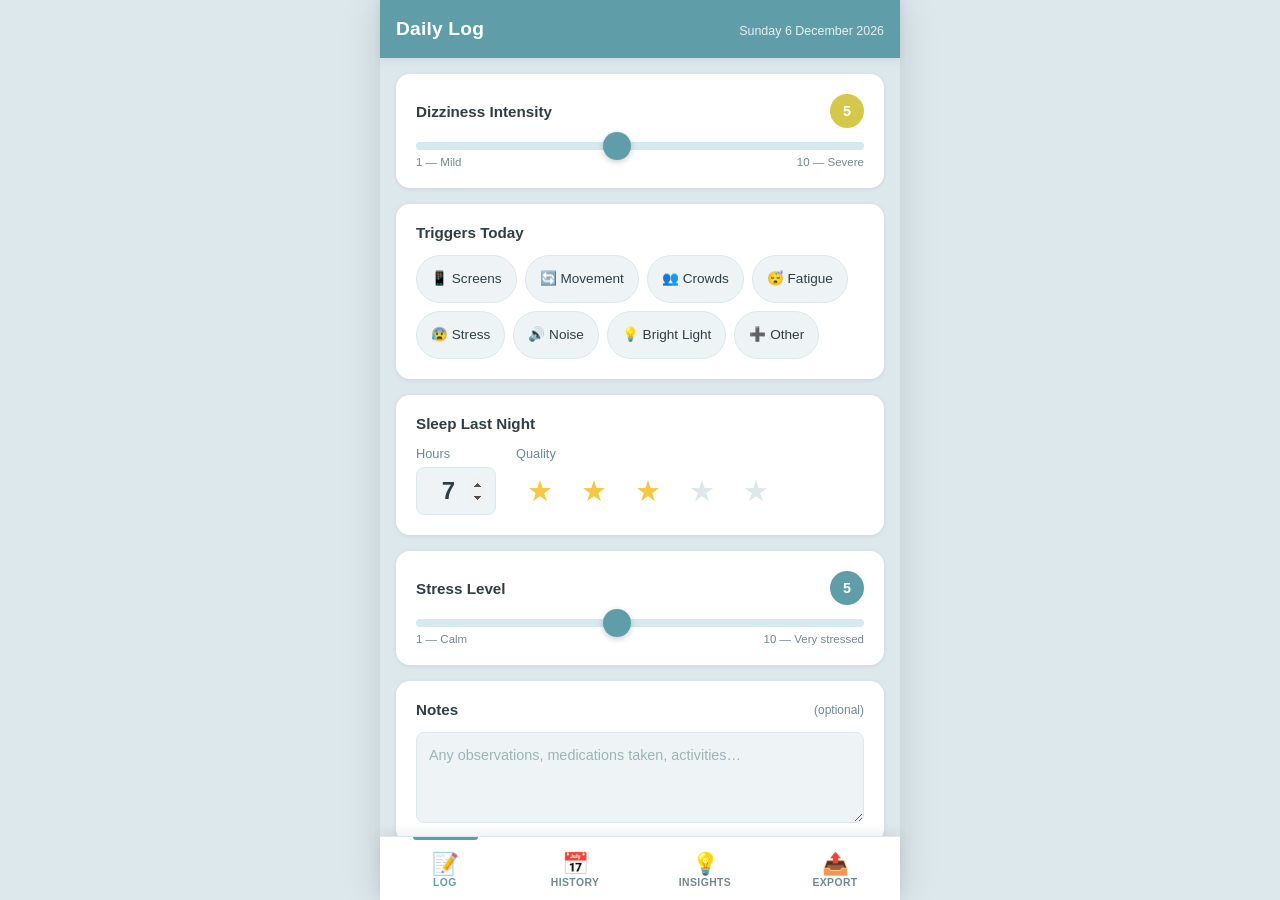
==== index.html @ 1c417ccc "Initial commit: PPPD Symptom Tracker PWA Mobile-first progressive web app for tracking PPPD symptoms" ====
<!DOCTYPE html>
<html lang="en">
<head>
  <meta charset="UTF-8" />
  <meta name="viewport" content="width=device-width, initial-scale=1.0, viewport-fit=cover" />
  <meta name="theme-color" content="#6b9ea8" />
  <meta name="apple-mobile-web-app-capable" content="yes" />
  <meta name="apple-mobile-web-app-status-bar-style" content="default" />
  <meta name="apple-mobile-web-app-title" content="PPPD Tracker" />
  <meta name="description" content="Daily symptom tracker for Persistent Postural-Perceptual Dizziness" />
  <title>PPPD Tracker</title>
  <link rel="manifest" href="manifest.json" />
  <link rel="apple-touch-icon" href="icons/icon-192.png" />
  <link rel="stylesheet" href="style.css" />
</head>
<body>

  <!-- ── App Shell ── -->
  <div id="app">

    <!-- Header -->
    <header id="app-header">
      <div class="header-inner">
        <h1 id="header-title">Daily Log</h1>
        <span id="header-date"></span>
      </div>
    </header>

    <!-- ── VIEWS ── -->
    <main id="main-content">

      <!-- ══ VIEW: Daily Log ══ -->
      <section id="view-log" class="view active" aria-label="Daily log">

        <div class="card">
          <label class="field-label" for="dizziness-slider">
            Dizziness Intensity
            <span class="value-badge" id="dizziness-value">5</span>
          </label>
          <div class="slider-track">
            <input
              type="range" id="dizziness-slider"
              min="1" max="10" value="5" step="1"
              aria-valuemin="1" aria-valuemax="10"
            />
            <div class="slider-labels">
              <span>1 — Mild</span>
              <span>10 — Severe</span>
            </div>
          </div>
        </div>

        <div class="card">
          <span class="field-label">Triggers Today</span>
          <div class="chip-grid" id="triggers-grid" role="group" aria-label="Select triggers">
            <button class="chip" data-trigger="screens"   type="button">📱 Screens</button>
            <button class="chip" data-trigger="movement"  type="button">🔄 Movement</button>
            <button class="chip" data-trigger="crowds"    type="button">👥 Crowds</button>
            <button class="chip" data-trigger="fatigue"   type="button">😴 Fatigue</button>
            <button class="chip" data-trigger="stress"    type="button">😰 Stress</button>
            <button class="chip" data-trigger="noise"     type="button">🔊 Noise</button>
            <button class="chip" data-trigger="light"     type="button">💡 Bright Light</button>
            <button class="chip" data-trigger="other"     type="button">➕ Other</button>
          </div>
        </div>

        <div class="card">
          <span class="field-label">Sleep Last Night</span>
          <div class="sleep-row">
            <div class="sleep-hours-wrap">
              <label for="sleep-hours" class="sub-label">Hours</label>
              <input
                type="number" id="sleep-hours"
                min="0" max="24" step="0.5" value="7"
                inputmode="decimal"
              />
            </div>
            <div class="sleep-quality-wrap">
              <span class="sub-label">Quality</span>
              <div class="star-row" id="sleep-quality" role="group" aria-label="Sleep quality 1 to 5">
                <button class="star" data-value="1" type="button" aria-label="1 star">★</button>
                <button class="star" data-value="2" type="button" aria-label="2 stars">★</button>
                <button class="star" data-value="3" type="button" aria-label="3 stars">★</button>
                <button class="star" data-value="4" type="button" aria-label="4 stars">★</button>
                <button class="star" data-value="5" type="button" aria-label="5 stars">★</button>
              </div>
            </div>
          </div>
        </div>

        <div class="card">
          <label class="field-label" for="stress-slider">
            Stress Level
            <span class="value-badge" id="stress-value">5</span>
          </label>
          <div class="slider-track">
            <input
              type="range" id="stress-slider"
              min="1" max="10" value="5" step="1"
              aria-valuemin="1" aria-valuemax="10"
            />
            <div class="slider-labels">
              <span>1 — Calm</span>
              <span>10 — Very stressed</span>
            </div>
          </div>
        </div>

        <div class="card">
          <label class="field-label" for="notes-input">Notes <span class="optional">(optional)</span></label>
          <textarea
            id="notes-input"
            rows="3"
            placeholder="Any observations, medications taken, activities…"
          ></textarea>
        </div>

        <div class="save-bar">
          <button id="save-btn" type="button" class="btn-primary">Save Today's Log</button>
          <p id="save-feedback" class="save-feedback" aria-live="polite"></p>
        </div>

      </section>

      <!-- ══ VIEW: History ══ -->
      <section id="view-history" class="view" aria-label="History">

        <div class="card">
          <div class="section-heading">
            <h2>Calendar</h2>
            <div class="cal-nav">
              <button id="cal-prev" type="button" aria-label="Previous month">‹</button>
              <span id="cal-month-label"></span>
              <button id="cal-next" type="button" aria-label="Next month">›</button>
            </div>
          </div>
          <div id="calendar-grid" class="calendar-grid" role="grid" aria-label="Calendar"></div>
          <div class="cal-legend">
            <span class="legend-item"><span class="legend-dot dot-none"></span>No log</span>
            <span class="legend-item"><span class="legend-dot dot-low"></span>1–3</span>
            <span class="legend-item"><span class="legend-dot dot-mid"></span>4–6</span>
            <span class="legend-item"><span class="legend-dot dot-high"></span>7–9</span>
            <span class="legend-item"><span class="legend-dot dot-max"></span>10</span>
          </div>
        </div>

        <div class="card">
          <h2 class="section-heading">Weekly Summary</h2>
          <div id="weekly-summary" class="summary-grid"></div>
        </div>

        <div class="card">
          <h2 class="section-heading">Dizziness Over Time</h2>
          <div class="chart-wrap">
            <canvas id="trend-chart" aria-label="Dizziness trend chart"></canvas>
          </div>
          <div class="chart-range-btns">
            <button class="range-btn active" data-days="14" type="button">2 weeks</button>
            <button class="range-btn" data-days="30" type="button">30 days</button>
            <button class="range-btn" data-days="90" type="button">90 days</button>
          </div>
        </div>

      </section>

      <!-- ══ VIEW: Insights ══ -->
      <section id="view-insights" class="view" aria-label="Insights">

        <div class="card">
          <h2 class="section-heading">This Month's Insights</h2>
          <div id="insights-list" class="insights-list">
            <p class="empty-state">Log at least 7 days to unlock insights.</p>
          </div>
        </div>

        <div class="card">
          <h2 class="section-heading">Top Triggers This Month</h2>
          <div id="top-triggers" class="trigger-bars"></div>
        </div>

        <div class="card">
          <h2 class="section-heading">Sleep vs Dizziness</h2>
          <div class="chart-wrap">
            <canvas id="sleep-chart" aria-label="Sleep vs dizziness scatter chart"></canvas>
          </div>
        </div>

      </section>

      <!-- ══ VIEW: Export ══ -->
      <section id="view-export" class="view" aria-label="Export">

        <div class="card">
          <h2 class="section-heading">Export for Your Doctor</h2>
          <p class="body-text">Download your symptom data as a CSV file to share at appointments.</p>

          <div class="export-options">
            <button class="export-btn" data-days="30" type="button">
              <span class="export-icon">📋</span>
              <div>
                <strong>Last 30 Days</strong>
                <span>CSV export</span>
              </div>
            </button>
            <button class="export-btn" data-days="90" type="button">
              <span class="export-icon">📋</span>
              <div>
                <strong>Last 90 Days</strong>
                <span>CSV export</span>
              </div>
            </button>
            <button class="export-btn" data-days="0" type="button">
              <span class="export-icon">📋</span>
              <div>
                <strong>All Time</strong>
                <span>CSV export</span>
              </div>
            </button>
          </div>
        </div>

        <div class="card">
          <h2 class="section-heading">Data Management</h2>
          <p class="body-text">All data is stored privately on this device only.</p>
          <div id="data-stats" class="data-stats"></div>
          <button id="clear-data-btn" type="button" class="btn-danger">Clear All Data</button>
        </div>

      </section>

    </main>

    <!-- Bottom navigation -->
    <nav id="bottom-nav" aria-label="Main navigation">
      <button class="nav-btn active" data-view="log" type="button">
        <span class="nav-icon">📝</span>
        <span class="nav-label">Log</span>
      </button>
      <button class="nav-btn" data-view="history" type="button">
        <span class="nav-icon">📅</span>
        <span class="nav-label">History</span>
      </button>
      <button class="nav-btn" data-view="insights" type="button">
        <span class="nav-icon">💡</span>
        <span class="nav-label">Insights</span>
      </button>
      <button class="nav-btn" data-view="export" type="button">
        <span class="nav-icon">📤</span>
        <span class="nav-label">Export</span>
      </button>
    </nav>

  </div><!-- /#app -->

  <!-- Confirmation modal -->
  <div id="modal-overlay" class="modal-overlay hidden" role="dialog" aria-modal="true" aria-labelledby="modal-title">
    <div class="modal">
      <h3 id="modal-title">Are you sure?</h3>
      <p id="modal-body"></p>
      <div class="modal-actions">
        <button id="modal-cancel" type="button" class="btn-secondary">Cancel</button>
        <button id="modal-confirm" type="button" class="btn-danger">Confirm</button>
      </div>
    </div>
  </div>

  <script src="app.js"></script>
</body>
</html>
---- style.css ----
/* ═══════════════════════════════════════════
   PPPD Tracker — Stylesheet
   Calming, mobile-first, large tap targets
   ═══════════════════════════════════════════ */

/* ── Custom Properties ── */
:root {
  /* Brand palette — soft teal */
  --clr-primary:       #5f9ea8;
  --clr-primary-dark:  #4a8291;
  --clr-primary-light: #d4eaee;
  --clr-accent:        #8fbc8f;   /* soft sage green */

  /* Backgrounds */
  --clr-bg:            #f2f6f8;
  --clr-surface:       #ffffff;
  --clr-surface-2:     #eef4f6;

  /* Text */
  --clr-text:          #2d3f45;
  --clr-text-muted:    #6e8a90;
  --clr-text-light:    #9ab4ba;

  /* Dizziness intensity scale */
  --clr-diz-1:  #7cc47c;   /* 1-2  green */
  --clr-diz-3:  #a8c96a;   /* 3    yellow-green */
  --clr-diz-4:  #d4c84a;   /* 4-5  yellow */
  --clr-diz-6:  #f0a93a;   /* 6-7  amber */
  --clr-diz-8:  #e07030;   /* 8-9  orange */
  --clr-diz-10: #c0392b;   /* 10   red */

  /* UI chrome */
  --clr-border:        #dce8eb;
  --clr-shadow:        rgba(45, 63, 69, 0.10);
  --clr-danger:        #c0392b;
  --clr-danger-light:  #fdecea;

  /* Stars */
  --clr-star-on:       #f5c842;
  --clr-star-off:      #dce8eb;

  /* Sizing */
  --radius-sm:   8px;
  --radius-md:   14px;
  --radius-lg:   20px;
  --tap-min:     48px;   /* WCAG minimum tap target */

  /* Nav */
  --nav-height:  64px;
  --header-height: 58px;

  /* Spacing */
  --gap:         16px;
  --card-pad:    20px;

  /* Typography */
  --font: -apple-system, BlinkMacSystemFont, 'Segoe UI', Roboto, Helvetica, Arial, sans-serif;
}

/* ── Reset ── */
*, *::before, *::after {
  box-sizing: border-box;
  margin: 0;
  padding: 0;
  -webkit-tap-highlight-color: transparent;
}

html {
  font-size: 16px;
  -webkit-text-size-adjust: 100%;
  height: 100%;
}

body {
  font-family: var(--font);
  background: var(--clr-bg);
  color: var(--clr-text);
  height: 100%;
  overscroll-behavior: none;
}

/* ── App Shell ── */
#app {
  display: flex;
  flex-direction: column;
  height: 100dvh;           /* dynamic viewport height — handles iOS bar */
  max-width: 520px;
  margin: 0 auto;
  position: relative;
}

/* ── Header ── */
#app-header {
  flex-shrink: 0;
  background: var(--clr-primary);
  color: #fff;
  height: var(--header-height);
  padding: 0 var(--gap);
  padding-top: env(safe-area-inset-top);
  display: flex;
  align-items: center;
  box-shadow: 0 2px 8px var(--clr-shadow);
  z-index: 10;
}

.header-inner {
  display: flex;
  align-items: baseline;
  justify-content: space-between;
  width: 100%;
}

#app-header h1 {
  font-size: 1.2rem;
  font-weight: 600;
  letter-spacing: 0.01em;
}

#header-date {
  font-size: 0.78rem;
  opacity: 0.85;
}

/* ── Main Content ── */
#main-content {
  flex: 1;
  overflow-y: auto;
  -webkit-overflow-scrolling: touch;
  padding: var(--gap) var(--gap) calc(var(--nav-height) + var(--gap) + env(safe-area-inset-bottom));
  display: flex;
  flex-direction: column;
  gap: var(--gap);
}

/* ── Views ── */
.view {
  display: none;
  flex-direction: column;
  gap: var(--gap);
  animation: fadeIn 0.18s ease;
}

.view.active {
  display: flex;
}

@keyframes fadeIn {
  from { opacity: 0; transform: translateY(4px); }
  to   { opacity: 1; transform: translateY(0); }
}

/* ── Cards ── */
.card {
  background: var(--clr-surface);
  border-radius: var(--radius-md);
  padding: var(--card-pad);
  box-shadow: 0 1px 4px var(--clr-shadow);
  display: flex;
  flex-direction: column;
  gap: 14px;
}

/* ── Section Headings ── */
.section-heading {
  font-size: 1rem;
  font-weight: 600;
  color: var(--clr-text);
  display: flex;
  align-items: center;
  justify-content: space-between;
}

h2.section-heading {
  margin-bottom: 2px;
}

/* ── Field Labels ── */
.field-label {
  display: flex;
  align-items: center;
  justify-content: space-between;
  font-size: 0.95rem;
  font-weight: 600;
  color: var(--clr-text);
}

.sub-label {
  font-size: 0.8rem;
  color: var(--clr-text-muted);
  font-weight: 500;
  display: block;
  margin-bottom: 6px;
}

.optional {
  font-size: 0.75rem;
  font-weight: 400;
  color: var(--clr-text-muted);
}

/* ── Value Badge (slider readout) ── */
.value-badge {
  background: var(--clr-primary);
  color: #fff;
  font-size: 0.9rem;
  font-weight: 700;
  min-width: 34px;
  height: 34px;
  border-radius: 50%;
  display: grid;
  place-items: center;
  transition: background 0.2s;
}

/* ── Sliders ── */
.slider-track {
  display: flex;
  flex-direction: column;
  gap: 6px;
}

input[type="range"] {
  -webkit-appearance: none;
  appearance: none;
  width: 100%;
  height: 8px;
  border-radius: 4px;
  background: var(--clr-primary-light);
  outline: none;
  cursor: pointer;
}

input[type="range"]::-webkit-slider-thumb {
  -webkit-appearance: none;
  appearance: none;
  width: 28px;
  height: 28px;
  border-radius: 50%;
  background: var(--clr-primary);
  box-shadow: 0 2px 6px rgba(0,0,0,0.2);
  cursor: pointer;
  transition: transform 0.1s;
}

input[type="range"]:active::-webkit-slider-thumb {
  transform: scale(1.15);
}

.slider-labels {
  display: flex;
  justify-content: space-between;
  font-size: 0.72rem;
  color: var(--clr-text-muted);
}

/* ── Trigger Chips ── */
.chip-grid {
  display: flex;
  flex-wrap: wrap;
  gap: 8px;
}

.chip {
  font-family: var(--font);
  font-size: 0.85rem;
  font-weight: 500;
  padding: 9px 14px;
  border-radius: 100px;
  border: 1.5px solid var(--clr-border);
  background: var(--clr-surface-2);
  color: var(--clr-text);
  cursor: pointer;
  min-height: var(--tap-min);
  display: flex;
  align-items: center;
  gap: 5px;
  transition: background 0.15s, border-color 0.15s, color 0.15s;
  line-height: 1;
}

.chip:hover {
  border-color: var(--clr-primary);
}

.chip.selected {
  background: var(--clr-primary);
  border-color: var(--clr-primary);
  color: #fff;
}

/* ── Sleep Row ── */
.sleep-row {
  display: flex;
  gap: 20px;
  align-items: flex-start;
}

.sleep-hours-wrap {
  flex-shrink: 0;
}

input[type="number"] {
  font-family: var(--font);
  font-size: 1.5rem;
  font-weight: 600;
  color: var(--clr-text);
  width: 80px;
  height: var(--tap-min);
  border: 1.5px solid var(--clr-border);
  border-radius: var(--radius-sm);
  padding: 0 10px;
  background: var(--clr-surface-2);
  text-align: center;
  -moz-appearance: textfield;
  outline: none;
  transition: border-color 0.15s;
}

input[type="number"]:focus {
  border-color: var(--clr-primary);
}

input[type="number"]::-webkit-inner-spin-button,
input[type="number"]::-webkit-outer-spin-button {
  opacity: 1;
}

.sleep-quality-wrap {
  flex: 1;
}

/* ── Star Rating ── */
.star-row {
  display: flex;
  gap: 6px;
}

.star {
  font-family: var(--font);
  font-size: 1.8rem;
  line-height: 1;
  background: none;
  border: none;
  cursor: pointer;
  color: var(--clr-star-off);
  padding: 4px 2px;
  min-width: var(--tap-min);
  min-height: var(--tap-min);
  display: grid;
  place-items: center;
  border-radius: var(--radius-sm);
  transition: color 0.15s, transform 0.1s;
}

.star.lit {
  color: var(--clr-star-on);
}

.star:active {
  transform: scale(0.88);
}

/* ── Textarea ── */
textarea {
  font-family: var(--font);
  font-size: 0.9rem;
  color: var(--clr-text);
  background: var(--clr-surface-2);
  border: 1.5px solid var(--clr-border);
  border-radius: var(--radius-sm);
  padding: 12px;
  width: 100%;
  resize: vertical;
  min-height: 80px;
  outline: none;
  line-height: 1.5;
  transition: border-color 0.15s;
}

textarea:focus {
  border-color: var(--clr-primary);
}

textarea::placeholder {
  color: var(--clr-text-light);
}

/* ── Save Bar ── */
.save-bar {
  display: flex;
  flex-direction: column;
  align-items: center;
  gap: 10px;
  padding-bottom: 4px;
}

.btn-primary {
  font-family: var(--font);
  font-size: 1rem;
  font-weight: 600;
  color: #fff;
  background: var(--clr-primary);
  border: none;
  border-radius: var(--radius-md);
  padding: 0 28px;
  height: 52px;
  width: 100%;
  cursor: pointer;
  box-shadow: 0 3px 10px rgba(95, 158, 168, 0.4);
  transition: background 0.15s, transform 0.1s, box-shadow 0.15s;
  letter-spacing: 0.02em;
}

.btn-primary:hover  { background: var(--clr-primary-dark); }
.btn-primary:active { transform: scale(0.97); box-shadow: none; }

.save-feedback {
  font-size: 0.85rem;
  color: var(--clr-accent);
  font-weight: 500;
  min-height: 20px;
  text-align: center;
}

/* ── Calendar ── */
.cal-nav {
  display: flex;
  align-items: center;
  gap: 10px;
}

.cal-nav button {
  background: var(--clr-surface-2);
  border: 1.5px solid var(--clr-border);
  border-radius: var(--radius-sm);
  color: var(--clr-text);
  font-size: 1.2rem;
  width: var(--tap-min);
  height: var(--tap-min);
  cursor: pointer;
  display: grid;
  place-items: center;
  transition: background 0.15s;
}

.cal-nav button:hover { background: var(--clr-primary-light); }

#cal-month-label {
  font-size: 0.9rem;
  font-weight: 600;
  min-width: 110px;
  text-align: center;
}

.calendar-grid {
  display: grid;
  grid-template-columns: repeat(7, 1fr);
  gap: 4px;
}

.cal-day-header {
  font-size: 0.65rem;
  font-weight: 700;
  text-align: center;
  color: var(--clr-text-muted);
  text-transform: uppercase;
  padding: 4px 0;
}

.cal-day {
  aspect-ratio: 1;
  border-radius: var(--radius-sm);
  display: grid;
  place-items: center;
  font-size: 0.78rem;
  font-weight: 500;
  position: relative;
  cursor: default;
}

.cal-day.empty { background: transparent; }

.cal-day.no-log {
  background: var(--clr-surface-2);
  color: var(--clr-text-muted);
}

.cal-day.has-log {
  color: #fff;
  font-weight: 700;
}

.cal-day.today {
  box-shadow: 0 0 0 2px var(--clr-primary);
}

/* Intensity colors applied via JS class */
.cal-day.diz-low  { background: var(--clr-diz-1); }
.cal-day.diz-mid  { background: var(--clr-diz-4); color: #444; }
.cal-day.diz-high { background: var(--clr-diz-8); }
.cal-day.diz-max  { background: var(--clr-diz-10); }

/* Calendar legend */
.cal-legend {
  display: flex;
  flex-wrap: wrap;
  gap: 10px;
  justify-content: center;
}

.legend-item {
  display: flex;
  align-items: center;
  gap: 5px;
  font-size: 0.72rem;
  color: var(--clr-text-muted);
}

.legend-dot {
  width: 12px;
  height: 12px;
  border-radius: 3px;
  flex-shrink: 0;
}

.dot-none { background: var(--clr-surface-2); border: 1px solid var(--clr-border); }
.dot-low  { background: var(--clr-diz-1); }
.dot-mid  { background: var(--clr-diz-4); }
.dot-high { background: var(--clr-diz-8); }
.dot-max  { background: var(--clr-diz-10); }

/* ── Weekly Summary ── */
.summary-grid {
  display: grid;
  grid-template-columns: 1fr 1fr;
  gap: 10px;
}

.summary-stat {
  background: var(--clr-surface-2);
  border-radius: var(--radius-sm);
  padding: 12px;
  display: flex;
  flex-direction: column;
  gap: 4px;
}

.summary-stat .stat-value {
  font-size: 1.6rem;
  font-weight: 700;
  color: var(--clr-primary);
  line-height: 1;
}

.summary-stat .stat-label {
  font-size: 0.72rem;
  color: var(--clr-text-muted);
  font-weight: 500;
}

.summary-stat.full-width {
  grid-column: 1 / -1;
}

/* ── Chart Containers ── */
.chart-wrap {
  position: relative;
  width: 100%;
  height: 180px;
}

.chart-wrap canvas {
  width: 100% !important;
  height: 100% !important;
}

.chart-range-btns {
  display: flex;
  gap: 8px;
  justify-content: center;
}

.range-btn {
  font-family: var(--font);
  font-size: 0.8rem;
  font-weight: 600;
  padding: 8px 16px;
  border-radius: 100px;
  border: 1.5px solid var(--clr-border);
  background: var(--clr-surface-2);
  color: var(--clr-text-muted);
  cursor: pointer;
  min-height: 36px;
  transition: background 0.15s, color 0.15s, border-color 0.15s;
}

.range-btn.active,
.range-btn:hover {
  background: var(--clr-primary);
  color: #fff;
  border-color: var(--clr-primary);
}

/* ── Insights List ── */
.insights-list {
  display: flex;
  flex-direction: column;
  gap: 10px;
}

.insight-card {
  background: var(--clr-primary-light);
  border-left: 4px solid var(--clr-primary);
  border-radius: var(--radius-sm);
  padding: 12px 14px;
  font-size: 0.88rem;
  line-height: 1.5;
  color: var(--clr-text);
}

.insight-card strong {
  display: block;
  margin-bottom: 3px;
  color: var(--clr-primary-dark);
  font-size: 0.8rem;
  text-transform: uppercase;
  letter-spacing: 0.04em;
}

/* ── Trigger Bars ── */
.trigger-bars {
  display: flex;
  flex-direction: column;
  gap: 10px;
}

.trigger-bar-row {
  display: grid;
  grid-template-columns: 100px 1fr auto;
  align-items: center;
  gap: 10px;
}

.trigger-bar-label {
  font-size: 0.82rem;
  color: var(--clr-text);
  white-space: nowrap;
  overflow: hidden;
  text-overflow: ellipsis;
}

.trigger-bar-track {
  background: var(--clr-surface-2);
  border-radius: 4px;
  height: 10px;
  overflow: hidden;
}

.trigger-bar-fill {
  height: 100%;
  background: var(--clr-primary);
  border-radius: 4px;
  transition: width 0.4s ease;
}

.trigger-bar-count {
  font-size: 0.78rem;
  font-weight: 700;
  color: var(--clr-text-muted);
  min-width: 20px;
  text-align: right;
}

/* ── Export Buttons ── */
.export-options {
  display: flex;
  flex-direction: column;
  gap: 10px;
}

.export-btn {
  font-family: var(--font);
  display: flex;
  align-items: center;
  gap: 16px;
  background: var(--clr-surface-2);
  border: 1.5px solid var(--clr-border);
  border-radius: var(--radius-md);
  padding: 16px;
  cursor: pointer;
  text-align: left;
  width: 100%;
  min-height: var(--tap-min);
  transition: background 0.15s, border-color 0.15s;
}

.export-btn:hover {
  background: var(--clr-primary-light);
  border-color: var(--clr-primary);
}

.export-btn:active {
  transform: scale(0.98);
}

.export-icon {
  font-size: 1.5rem;
  flex-shrink: 0;
}

.export-btn div {
  display: flex;
  flex-direction: column;
  gap: 2px;
}

.export-btn strong {
  font-size: 0.95rem;
  color: var(--clr-text);
}

.export-btn span {
  font-size: 0.78rem;
  color: var(--clr-text-muted);
}

/* ── Data Stats ── */
.data-stats {
  background: var(--clr-surface-2);
  border-radius: var(--radius-sm);
  padding: 14px;
  font-size: 0.85rem;
  line-height: 1.8;
  color: var(--clr-text-muted);
}

.data-stats strong {
  color: var(--clr-text);
}

/* ── Danger Button ── */
.btn-danger {
  font-family: var(--font);
  font-size: 0.9rem;
  font-weight: 600;
  color: var(--clr-danger);
  background: var(--clr-danger-light);
  border: 1.5px solid var(--clr-danger);
  border-radius: var(--radius-md);
  padding: 0 20px;
  height: var(--tap-min);
  width: 100%;
  cursor: pointer;
  transition: background 0.15s, color 0.15s;
}

.btn-danger:hover {
  background: var(--clr-danger);
  color: #fff;
}

/* ── Secondary Button ── */
.btn-secondary {
  font-family: var(--font);
  font-size: 0.9rem;
  font-weight: 600;
  color: var(--clr-text-muted);
  background: var(--clr-surface-2);
  border: 1.5px solid var(--clr-border);
  border-radius: var(--radius-md);
  padding: 0 20px;
  height: var(--tap-min);
  cursor: pointer;
  transition: background 0.15s;
}

.btn-secondary:hover { background: var(--clr-border); }

/* ── Bottom Navigation ── */
#bottom-nav {
  flex-shrink: 0;
  position: fixed;
  bottom: 0;
  left: 50%;
  transform: translateX(-50%);
  width: 100%;
  max-width: 520px;
  height: calc(var(--nav-height) + env(safe-area-inset-bottom));
  padding-bottom: env(safe-area-inset-bottom);
  background: var(--clr-surface);
  border-top: 1px solid var(--clr-border);
  display: flex;
  z-index: 100;
  box-shadow: 0 -2px 12px var(--clr-shadow);
}

.nav-btn {
  flex: 1;
  display: flex;
  flex-direction: column;
  align-items: center;
  justify-content: center;
  gap: 3px;
  background: none;
  border: none;
  cursor: pointer;
  color: var(--clr-text-muted);
  font-family: var(--font);
  padding: 6px 0 2px;
  position: relative;
  transition: color 0.15s;
}

.nav-btn.active {
  color: var(--clr-primary);
}

.nav-btn.active::before {
  content: '';
  position: absolute;
  top: 0;
  left: 25%;
  right: 25%;
  height: 3px;
  background: var(--clr-primary);
  border-radius: 0 0 3px 3px;
}

.nav-icon {
  font-size: 1.35rem;
  line-height: 1;
}

.nav-label {
  font-size: 0.65rem;
  font-weight: 600;
  text-transform: uppercase;
  letter-spacing: 0.04em;
}

/* ── Modal ── */
.modal-overlay {
  position: fixed;
  inset: 0;
  background: rgba(0, 0, 0, 0.5);
  display: flex;
  align-items: flex-end;
  justify-content: center;
  z-index: 999;
  padding-bottom: env(safe-area-inset-bottom);
  animation: overlayIn 0.2s ease;
}

.modal-overlay.hidden {
  display: none;
}

@keyframes overlayIn {
  from { opacity: 0; }
  to   { opacity: 1; }
}

.modal {
  background: var(--clr-surface);
  border-radius: var(--radius-lg) var(--radius-lg) 0 0;
  padding: 28px var(--gap) 20px;
  width: 100%;
  max-width: 520px;
  display: flex;
  flex-direction: column;
  gap: 12px;
  animation: sheetUp 0.22s ease;
}

@keyframes sheetUp {
  from { transform: translateY(20px); opacity: 0; }
  to   { transform: translateY(0);    opacity: 1; }
}

.modal h3 {
  font-size: 1.1rem;
  font-weight: 700;
}

.modal p {
  font-size: 0.9rem;
  color: var(--clr-text-muted);
  line-height: 1.5;
}

.modal-actions {
  display: flex;
  gap: 10px;
  margin-top: 4px;
}

.modal-actions button {
  flex: 1;
}

/* ── Utility ── */
.hidden      { display: none !important; }
.body-text   { font-size: 0.88rem; color: var(--clr-text-muted); line-height: 1.6; }
.empty-state { font-size: 0.88rem; color: var(--clr-text-muted); text-align: center; padding: 12px 0; }

/* ── Scrollbar (desktop preview) ── */
#main-content::-webkit-scrollbar { width: 4px; }
#main-content::-webkit-scrollbar-track { background: transparent; }
#main-content::-webkit-scrollbar-thumb { background: var(--clr-border); border-radius: 2px; }

/* ── Desktop fallback ── */
@media (min-width: 521px) {
  body { display: flex; justify-content: center; background: #dde8ec; }
  #app { box-shadow: 0 0 40px rgba(0,0,0,0.12); }
  #bottom-nav { border-radius: 0; }
}
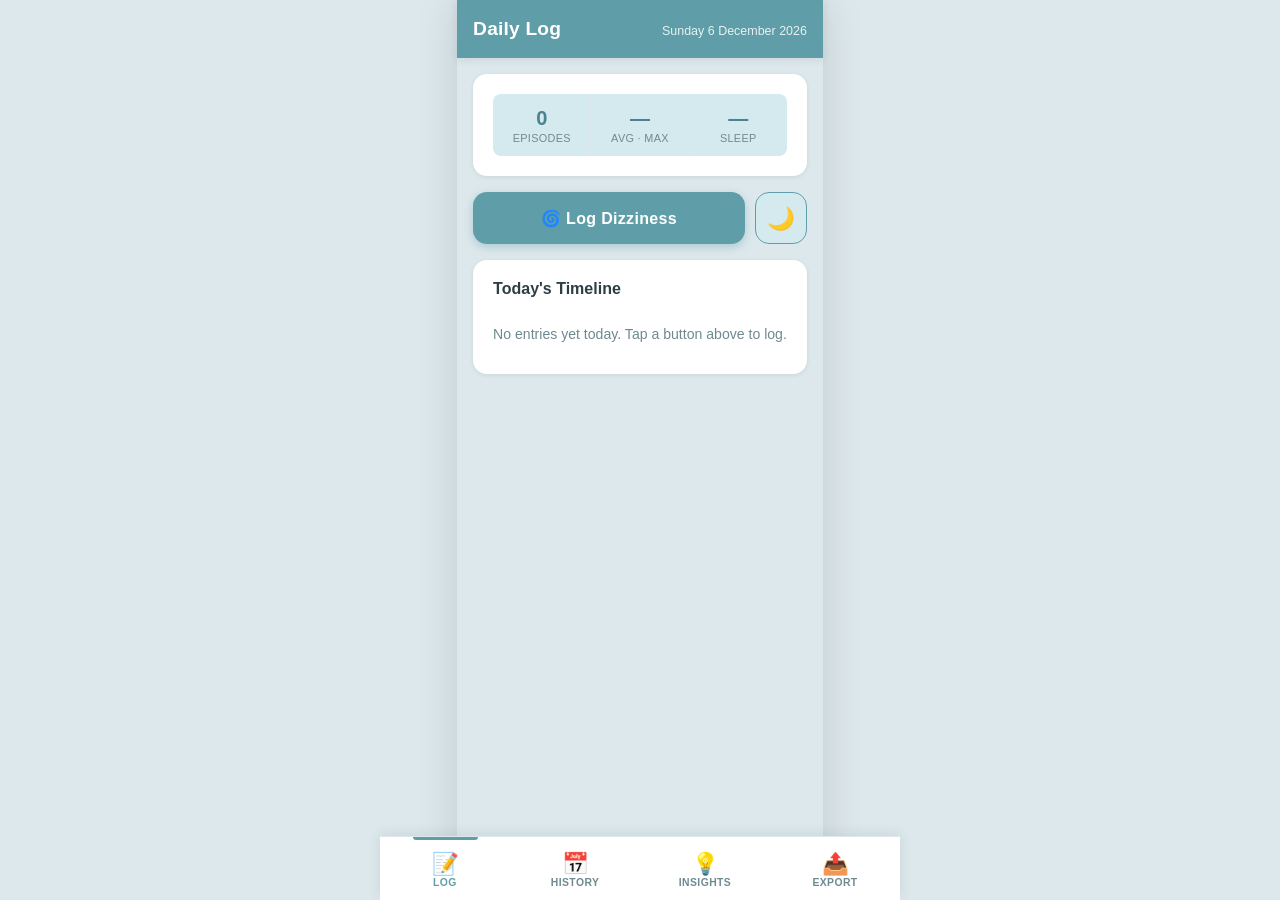
==== commit d27d1719: "Redesign: multi-episode logging with timestamped entries - Replace single daily log with unlimited t" ====
--- a/index.html
+++ b/index.html
@@ -32,92 +32,40 @@
       <!-- ══ VIEW: Daily Log ══ -->
       <section id="view-log" class="view active" aria-label="Daily log">
 
-        <div class="card">
-          <label class="field-label" for="dizziness-slider">
-            Dizziness Intensity
-            <span class="value-badge" id="dizziness-value">5</span>
-          </label>
-          <div class="slider-track">
-            <input
-              type="range" id="dizziness-slider"
-              min="1" max="10" value="5" step="1"
-              aria-valuemin="1" aria-valuemax="10"
-            />
-            <div class="slider-labels">
-              <span>1 — Mild</span>
-              <span>10 — Severe</span>
+        <!-- Today summary bar -->
+        <div class="card">
+          <div class="today-summary" id="today-summary">
+            <div class="summary-pill">
+              <div class="summary-pill-value" id="summary-episodes">0</div>
+              <div class="summary-pill-label">Episodes</div>
             </div>
-          </div>
-        </div>
-
-        <div class="card">
-          <span class="field-label">Triggers Today</span>
-          <div class="chip-grid" id="triggers-grid" role="group" aria-label="Select triggers">
-            <button class="chip" data-trigger="screens"   type="button">📱 Screens</button>
-            <button class="chip" data-trigger="movement"  type="button">🔄 Movement</button>
-            <button class="chip" data-trigger="crowds"    type="button">👥 Crowds</button>
-            <button class="chip" data-trigger="fatigue"   type="button">😴 Fatigue</button>
-            <button class="chip" data-trigger="stress"    type="button">😰 Stress</button>
-            <button class="chip" data-trigger="noise"     type="button">🔊 Noise</button>
-            <button class="chip" data-trigger="light"     type="button">💡 Bright Light</button>
-            <button class="chip" data-trigger="other"     type="button">➕ Other</button>
-          </div>
-        </div>
-
-        <div class="card">
-          <span class="field-label">Sleep Last Night</span>
-          <div class="sleep-row">
-            <div class="sleep-hours-wrap">
-              <label for="sleep-hours" class="sub-label">Hours</label>
-              <input
-                type="number" id="sleep-hours"
-                min="0" max="24" step="0.5" value="7"
-                inputmode="decimal"
-              />
+            <div class="summary-pill">
+              <div class="summary-pill-value" id="summary-avg-max">—</div>
+              <div class="summary-pill-label">Avg · Max</div>
             </div>
-            <div class="sleep-quality-wrap">
-              <span class="sub-label">Quality</span>
-              <div class="star-row" id="sleep-quality" role="group" aria-label="Sleep quality 1 to 5">
-                <button class="star" data-value="1" type="button" aria-label="1 star">★</button>
-                <button class="star" data-value="2" type="button" aria-label="2 stars">★</button>
-                <button class="star" data-value="3" type="button" aria-label="3 stars">★</button>
-                <button class="star" data-value="4" type="button" aria-label="4 stars">★</button>
-                <button class="star" data-value="5" type="button" aria-label="5 stars">★</button>
-              </div>
+            <div class="summary-pill">
+              <div class="summary-pill-value" id="summary-sleep">—</div>
+              <div class="summary-pill-label">Sleep</div>
             </div>
           </div>
         </div>
 
-        <div class="card">
-          <label class="field-label" for="stress-slider">
-            Stress Level
-            <span class="value-badge" id="stress-value">5</span>
-          </label>
-          <div class="slider-track">
-            <input
-              type="range" id="stress-slider"
-              min="1" max="10" value="5" step="1"
-              aria-valuemin="1" aria-valuemax="10"
-            />
-            <div class="slider-labels">
-              <span>1 — Calm</span>
-              <span>10 — Very stressed</span>
-            </div>
-          </div>
-        </div>
-
-        <div class="card">
-          <label class="field-label" for="notes-input">Notes <span class="optional">(optional)</span></label>
-          <textarea
-            id="notes-input"
-            rows="3"
-            placeholder="Any observations, medications taken, activities…"
-          ></textarea>
-        </div>
-
-        <div class="save-bar">
-          <button id="save-btn" type="button" class="btn-primary">Save Today's Log</button>
-          <p id="save-feedback" class="save-feedback" aria-live="polite"></p>
+        <!-- Action buttons -->
+        <div class="action-row">
+          <button id="btn-log-dizziness" type="button" class="btn-action-primary">
+            🌀 Log Dizziness
+          </button>
+          <button id="btn-log-sleep" type="button" class="btn-action-secondary" aria-label="Log sleep">
+            🌙
+          </button>
+        </div>
+
+        <!-- Today's Timeline -->
+        <div class="card">
+          <h2 class="section-heading">Today's Timeline</h2>
+          <div class="timeline" id="today-timeline">
+            <p class="empty-state">No entries yet today. Tap a button above to log.</p>
+          </div>
         </div>
 
       </section>
@@ -169,13 +117,25 @@
         <div class="card">
           <h2 class="section-heading">This Month's Insights</h2>
           <div id="insights-list" class="insights-list">
-            <p class="empty-state">Log at least 7 days to unlock insights.</p>
+            <p class="empty-state">Log at least 7 episodes to unlock insights.</p>
           </div>
         </div>
 
         <div class="card">
           <h2 class="section-heading">Top Triggers This Month</h2>
           <div id="top-triggers" class="trigger-bars"></div>
+        </div>
+
+        <div class="card">
+          <h2 class="section-heading">Activity &amp; Dizziness</h2>
+          <p class="body-text" style="margin-bottom:4px">Avg intensity by activity this month</p>
+          <div id="activity-correlation" class="trigger-bars"></div>
+        </div>
+
+        <div class="card">
+          <h2 class="section-heading">Time of Day</h2>
+          <p class="body-text" style="margin-bottom:4px">Avg intensity by time period this month</p>
+          <div id="time-of-day" class="trigger-bars"></div>
         </div>
 
         <div class="card">
@@ -191,29 +151,56 @@
       <section id="view-export" class="view" aria-label="Export">
 
         <div class="card">
-          <h2 class="section-heading">Export for Your Doctor</h2>
-          <p class="body-text">Download your symptom data as a CSV file to share at appointments.</p>
-
+          <h2 class="section-heading">Export Episodes</h2>
+          <p class="body-text">Download dizziness episode data to share with your doctor.</p>
           <div class="export-options">
-            <button class="export-btn" data-days="30" type="button">
-              <span class="export-icon">📋</span>
+            <button class="export-btn" data-type="episodes" data-days="30" type="button">
+              <span class="export-icon">💫</span>
               <div>
                 <strong>Last 30 Days</strong>
-                <span>CSV export</span>
-              </div>
-            </button>
-            <button class="export-btn" data-days="90" type="button">
-              <span class="export-icon">📋</span>
+                <span>Episodes CSV</span>
+              </div>
+            </button>
+            <button class="export-btn" data-type="episodes" data-days="90" type="button">
+              <span class="export-icon">💫</span>
               <div>
                 <strong>Last 90 Days</strong>
-                <span>CSV export</span>
-              </div>
-            </button>
-            <button class="export-btn" data-days="0" type="button">
-              <span class="export-icon">📋</span>
+                <span>Episodes CSV</span>
+              </div>
+            </button>
+            <button class="export-btn" data-type="episodes" data-days="0" type="button">
+              <span class="export-icon">💫</span>
               <div>
                 <strong>All Time</strong>
-                <span>CSV export</span>
+                <span>Episodes CSV</span>
+              </div>
+            </button>
+          </div>
+        </div>
+
+        <div class="card">
+          <h2 class="section-heading">Export Sleep</h2>
+          <p class="body-text">Download sleep log data.</p>
+          <div class="export-options">
+            <button class="export-btn" data-type="sleep" data-days="30" type="button">
+              <span class="export-icon">🌙</span>
+              <div>
+                <strong>Last 30 Days</strong>
+                <span>Sleep CSV</span>
+              </div>
+            </button>
+            <button class="export-btn" data-type="sleep" data-days="90" type="button">
+              <span class="export-icon">🌙</span>
+              <div>
+                <strong>Last 90 Days</strong>
+                <span>Sleep CSV</span>
+              </div>
+            </button>
+            <button class="export-btn" data-type="sleep" data-days="0" type="button">
+              <span class="export-icon">🌙</span>
+              <div>
+                <strong>All Time</strong>
+                <span>Sleep CSV</span>
               </div>
             </button>
           </div>
@@ -252,13 +239,146 @@
 
   </div><!-- /#app -->
 
+  <!-- ── Sheet overlay ── -->
+  <div id="sheet-overlay" class="sheet-overlay hidden"></div>
+
+  <!-- ── Dizziness episode form sheet ── -->
+  <div id="sheet-dizziness" class="form-sheet hidden" role="dialog" aria-modal="true" aria-label="Log dizziness episode">
+    <div class="sheet-handle"></div>
+    <h3 class="sheet-title">Log Dizziness Episode</h3>
+
+    <div class="sheet-field">
+      <label class="field-label" for="ep-time">Time</label>
+      <input type="time" id="ep-time" />
+    </div>
+
+    <div class="sheet-field">
+      <label class="field-label" for="ep-intensity">
+        Intensity
+        <span class="value-badge" id="ep-intensity-badge">5</span>
+      </label>
+      <div class="slider-track">
+        <input type="range" id="ep-intensity" min="1" max="10" value="5" step="1"
+          aria-valuemin="1" aria-valuemax="10" />
+        <div class="slider-labels">
+          <span>1 — Mild</span>
+          <span>10 — Severe</span>
+        </div>
+      </div>
+    </div>
+
+    <div class="sheet-field">
+      <span class="field-label">Activity</span>
+      <div class="chip-grid" id="activity-chips" role="group" aria-label="Select activity">
+        <button class="chip" data-activity="computer" type="button">💻 Computer</button>
+        <button class="chip" data-activity="reading"  type="button">📖 Reading</button>
+        <button class="chip" data-activity="walking"  type="button">🚶 Walking</button>
+        <button class="chip" data-activity="shopping" type="button">🛒 Shopping</button>
+        <button class="chip" data-activity="driving"  type="button">🚗 Driving</button>
+        <button class="chip" data-activity="tv"       type="button">📺 TV</button>
+        <button class="chip" data-activity="cooking"  type="button">🍳 Cooking</button>
+        <button class="chip" data-activity="resting"  type="button">🛋️ Resting</button>
+        <button class="chip" data-activity="phone"    type="button">📱 Phone</button>
+        <button class="chip" data-activity="outside"  type="button">🌳 Outside</button>
+        <button class="chip" data-activity="exercise" type="button">🏃 Exercise</button>
+        <button class="chip" data-activity="other"    type="button">➕ Other</button>
+      </div>
+    </div>
+
+    <div class="sheet-field" id="activity-detail-wrap" style="display:none">
+      <label class="field-label" for="ep-activity-detail">
+        Activity Detail <span class="optional">(optional)</span>
+      </label>
+      <input type="text" id="ep-activity-detail" placeholder="e.g. reading PDF, video call…" />
+    </div>
+
+    <div class="sheet-field">
+      <span class="field-label">Triggers</span>
+      <div class="chip-grid" id="ep-triggers-grid" role="group" aria-label="Select triggers">
+        <button class="chip" data-trigger="screens"   type="button">📱 Screens</button>
+        <button class="chip" data-trigger="movement"  type="button">🔄 Movement</button>
+        <button class="chip" data-trigger="crowds"    type="button">👥 Crowds</button>
+        <button class="chip" data-trigger="fatigue"   type="button">😴 Fatigue</button>
+        <button class="chip" data-trigger="stress"    type="button">😰 Stress</button>
+        <button class="chip" data-trigger="noise"     type="button">🔊 Noise</button>
+        <button class="chip" data-trigger="light"     type="button">💡 Bright Light</button>
+        <button class="chip" data-trigger="other"     type="button">➕ Other</button>
+      </div>
+    </div>
+
+    <div class="sheet-field">
+      <label class="field-label" for="ep-stress">
+        Stress
+        <span class="value-badge" id="ep-stress-badge">5</span>
+      </label>
+      <div class="slider-track">
+        <input type="range" id="ep-stress" min="1" max="10" value="5" step="1"
+          aria-valuemin="1" aria-valuemax="10" />
+        <div class="slider-labels">
+          <span>1 — Calm</span>
+          <span>10 — Very stressed</span>
+        </div>
+      </div>
+    </div>
+
+    <div class="sheet-field">
+      <label class="field-label" for="ep-notes">Notes <span class="optional">(optional)</span></label>
+      <textarea id="ep-notes" rows="2" placeholder="Any observations…"></textarea>
+    </div>
+
+    <div class="sheet-actions">
+      <button id="ep-cancel" type="button" class="btn-secondary">Cancel</button>
+      <button id="ep-save"   type="button" class="btn-primary">Save Episode</button>
+    </div>
+  </div>
+
+  <!-- ── Sleep form sheet ── -->
+  <div id="sheet-sleep" class="form-sheet hidden" role="dialog" aria-modal="true" aria-label="Log sleep">
+    <div class="sheet-handle"></div>
+    <h3 class="sheet-title">Log Sleep</h3>
+
+    <div class="sheet-field">
+      <span class="field-label">Type</span>
+      <div class="sleep-type-toggle">
+        <button class="sleep-type-btn active" data-type="night" type="button">🌙 Night Sleep</button>
+        <button class="sleep-type-btn"        data-type="nap"   type="button">😴 Nap</button>
+      </div>
+    </div>
+
+    <div class="sheet-field">
+      <label class="field-label" for="sl-hours">Hours</label>
+      <input type="number" id="sl-hours" min="0" max="24" step="0.5" value="7" inputmode="decimal" />
+    </div>
+
+    <div class="sheet-field">
+      <span class="field-label">Quality</span>
+      <div class="star-row" id="sl-quality" role="group" aria-label="Sleep quality 1 to 5">
+        <button class="star" data-value="1" type="button" aria-label="1 star">★</button>
+        <button class="star" data-value="2" type="button" aria-label="2 stars">★</button>
+        <button class="star" data-value="3" type="button" aria-label="3 stars">★</button>
+        <button class="star" data-value="4" type="button" aria-label="4 stars">★</button>
+        <button class="star" data-value="5" type="button" aria-label="5 stars">★</button>
+      </div>
+    </div>
+
+    <div class="sheet-field">
+      <label class="field-label" for="sl-notes">Notes <span class="optional">(optional)</span></label>
+      <textarea id="sl-notes" rows="2" placeholder="Any observations…"></textarea>
+    </div>
+
+    <div class="sheet-actions">
+      <button id="sl-cancel" type="button" class="btn-secondary">Cancel</button>
+      <button id="sl-save"   type="button" class="btn-primary">Save Sleep</button>
+    </div>
+  </div>
+
   <!-- Confirmation modal -->
   <div id="modal-overlay" class="modal-overlay hidden" role="dialog" aria-modal="true" aria-labelledby="modal-title">
     <div class="modal">
       <h3 id="modal-title">Are you sure?</h3>
       <p id="modal-body"></p>
       <div class="modal-actions">
-        <button id="modal-cancel" type="button" class="btn-secondary">Cancel</button>
+        <button id="modal-cancel"  type="button" class="btn-secondary">Cancel</button>
         <button id="modal-confirm" type="button" class="btn-danger">Confirm</button>
       </div>
     </div>
--- a/style.css
+++ b/style.css
@@ -253,7 +253,7 @@
   color: var(--clr-text-muted);
 }
 
-/* ── Trigger Chips ── */
+/* ── Trigger / Activity Chips ── */
 .chip-grid {
   display: flex;
   flex-wrap: wrap;
@@ -288,17 +288,7 @@
   color: #fff;
 }
 
-/* ── Sleep Row ── */
-.sleep-row {
-  display: flex;
-  gap: 20px;
-  align-items: flex-start;
-}
-
-.sleep-hours-wrap {
-  flex-shrink: 0;
-}
-
+/* ── Number Input ── */
 input[type="number"] {
   font-family: var(--font);
   font-size: 1.5rem;
@@ -325,8 +315,46 @@
   opacity: 1;
 }
 
-.sleep-quality-wrap {
-  flex: 1;
+/* ── Time Input ── */
+input[type="time"] {
+  font-family: var(--font);
+  font-size: 1rem;
+  font-weight: 600;
+  color: var(--clr-text);
+  height: var(--tap-min);
+  border: 1.5px solid var(--clr-border);
+  border-radius: var(--radius-sm);
+  padding: 0 12px;
+  background: var(--clr-surface-2);
+  outline: none;
+  transition: border-color 0.15s;
+}
+
+input[type="time"]:focus {
+  border-color: var(--clr-primary);
+}
+
+/* ── Text Input ── */
+input[type="text"] {
+  font-family: var(--font);
+  font-size: 0.9rem;
+  color: var(--clr-text);
+  width: 100%;
+  height: var(--tap-min);
+  border: 1.5px solid var(--clr-border);
+  border-radius: var(--radius-sm);
+  padding: 0 12px;
+  background: var(--clr-surface-2);
+  outline: none;
+  transition: border-color 0.15s;
+}
+
+input[type="text"]:focus {
+  border-color: var(--clr-primary);
+}
+
+input[type="text"]::placeholder {
+  color: var(--clr-text-light);
 }
 
 /* ── Star Rating ── */
@@ -385,7 +413,260 @@
   color: var(--clr-text-light);
 }
 
-/* ── Save Bar ── */
+/* ── Today Summary Bar ── */
+.today-summary {
+  display: flex;
+  gap: 0;
+  background: var(--clr-primary-light);
+  border-radius: var(--radius-sm);
+  overflow: hidden;
+}
+
+.summary-pill {
+  flex: 1;
+  text-align: center;
+  padding: 12px 8px;
+}
+
+.summary-pill + .summary-pill {
+  border-left: 1px solid var(--clr-border);
+}
+
+.summary-pill-value {
+  font-size: 1.25rem;
+  font-weight: 700;
+  color: var(--clr-primary-dark);
+  line-height: 1.2;
+}
+
+.summary-pill-label {
+  font-size: 0.68rem;
+  color: var(--clr-text-muted);
+  font-weight: 500;
+  text-transform: uppercase;
+  letter-spacing: 0.03em;
+  margin-top: 2px;
+}
+
+/* ── Action Button Row ── */
+.action-row {
+  display: grid;
+  grid-template-columns: 1fr auto;
+  gap: 10px;
+}
+
+.btn-action-primary {
+  font-family: var(--font);
+  font-size: 1rem;
+  font-weight: 600;
+  color: #fff;
+  background: var(--clr-primary);
+  border: none;
+  border-radius: var(--radius-md);
+  height: 52px;
+  cursor: pointer;
+  box-shadow: 0 3px 10px rgba(95, 158, 168, 0.4);
+  transition: background 0.15s, transform 0.1s, box-shadow 0.15s;
+  letter-spacing: 0.02em;
+}
+
+.btn-action-primary:hover  { background: var(--clr-primary-dark); }
+.btn-action-primary:active { transform: scale(0.97); box-shadow: none; }
+
+.btn-action-secondary {
+  font-family: var(--font);
+  font-size: 1.4rem;
+  color: var(--clr-primary-dark);
+  background: var(--clr-primary-light);
+  border: 1.5px solid var(--clr-primary);
+  border-radius: var(--radius-md);
+  width: 52px;
+  height: 52px;
+  cursor: pointer;
+  display: grid;
+  place-items: center;
+  transition: background 0.15s, transform 0.1s;
+}
+
+.btn-action-secondary:hover  { background: var(--clr-primary); color: #fff; }
+.btn-action-secondary:active { transform: scale(0.97); }
+
+/* ── Timeline ── */
+.timeline {
+  display: flex;
+  flex-direction: column;
+  gap: 8px;
+}
+
+.timeline-entry {
+  display: grid;
+  grid-template-columns: auto 1fr auto;
+  gap: 8px 12px;
+  align-items: start;
+  background: var(--clr-surface-2);
+  border-radius: var(--radius-sm);
+  padding: 10px 12px;
+}
+
+.entry-icon {
+  font-size: 1.2rem;
+  line-height: 1;
+  padding-top: 2px;
+}
+
+.entry-body {
+  font-size: 0.85rem;
+  display: flex;
+  flex-direction: column;
+  gap: 3px;
+}
+
+.entry-main {
+  font-weight: 600;
+  color: var(--clr-text);
+}
+
+.entry-triggers {
+  font-size: 0.78rem;
+  color: var(--clr-text-muted);
+}
+
+.entry-meta {
+  display: flex;
+  flex-direction: column;
+  align-items: flex-end;
+  gap: 4px;
+}
+
+.entry-time {
+  font-size: 0.72rem;
+  color: var(--clr-text-muted);
+  font-weight: 600;
+  white-space: nowrap;
+}
+
+.entry-delete {
+  font-family: var(--font);
+  font-size: 0.75rem;
+  font-weight: 700;
+  color: var(--clr-text-muted);
+  background: none;
+  border: 1px solid var(--clr-border);
+  border-radius: 50%;
+  width: 24px;
+  height: 24px;
+  display: grid;
+  place-items: center;
+  cursor: pointer;
+  padding: 0;
+  transition: background 0.15s, color 0.15s, border-color 0.15s;
+}
+
+.entry-delete:hover {
+  background: var(--clr-danger-light);
+  border-color: var(--clr-danger);
+  color: var(--clr-danger);
+}
+
+/* ── Sleep Type Toggle ── */
+.sleep-type-toggle {
+  display: grid;
+  grid-template-columns: 1fr 1fr;
+  gap: 8px;
+}
+
+.sleep-type-btn {
+  font-family: var(--font);
+  font-size: 0.9rem;
+  font-weight: 600;
+  padding: 12px 8px;
+  border-radius: var(--radius-sm);
+  border: 1.5px solid var(--clr-border);
+  background: var(--clr-surface-2);
+  color: var(--clr-text-muted);
+  cursor: pointer;
+  text-align: center;
+  min-height: var(--tap-min);
+  transition: background 0.15s, border-color 0.15s, color 0.15s;
+}
+
+.sleep-type-btn.active {
+  background: var(--clr-primary);
+  border-color: var(--clr-primary);
+  color: #fff;
+}
+
+.sleep-type-btn:hover:not(.active) {
+  border-color: var(--clr-primary);
+  color: var(--clr-text);
+}
+
+/* ── Form Sheet (slide-up panel) ── */
+.sheet-overlay {
+  position: fixed;
+  inset: 0;
+  z-index: 200;
+  background: rgba(0, 0, 0, 0.45);
+  animation: overlayIn 0.2s ease;
+}
+
+.sheet-overlay.hidden {
+  display: none;
+}
+
+.form-sheet {
+  position: fixed;
+  bottom: 0;
+  width: 100%;
+  max-width: 520px;
+  left: 50%;
+  transform: translateX(-50%);
+  background: var(--clr-surface);
+  border-radius: var(--radius-lg) var(--radius-lg) 0 0;
+  max-height: 90dvh;
+  overflow-y: auto;
+  padding: 20px 16px;
+  padding-bottom: calc(20px + env(safe-area-inset-bottom));
+  z-index: 201;
+  animation: sheetUp 0.22s ease;
+  display: flex;
+  flex-direction: column;
+  gap: 18px;
+}
+
+.form-sheet.hidden {
+  display: none;
+}
+
+.sheet-handle {
+  width: 40px;
+  height: 4px;
+  background: var(--clr-border);
+  border-radius: 2px;
+  margin: 0 auto -4px;
+  flex-shrink: 0;
+}
+
+.sheet-title {
+  font-size: 1.1rem;
+  font-weight: 700;
+  color: var(--clr-text);
+}
+
+.sheet-field {
+  display: flex;
+  flex-direction: column;
+  gap: 10px;
+}
+
+.sheet-actions {
+  display: grid;
+  grid-template-columns: auto 1fr;
+  gap: 10px;
+  padding-top: 4px;
+}
+
+/* ── Save Bar (kept for any future use) ── */
 .save-bar {
   display: flex;
   flex-direction: column;
@@ -627,7 +908,7 @@
   letter-spacing: 0.04em;
 }
 
-/* ── Trigger Bars ── */
+/* ── Trigger / Activity Bars ── */
 .trigger-bars {
   display: flex;
   flex-direction: column;
@@ -636,7 +917,7 @@
 
 .trigger-bar-row {
   display: grid;
-  grid-template-columns: 100px 1fr auto;
+  grid-template-columns: 110px 1fr auto;
   align-items: center;
   gap: 10px;
 }
@@ -667,7 +948,7 @@
   font-size: 0.78rem;
   font-weight: 700;
   color: var(--clr-text-muted);
-  min-width: 20px;
+  min-width: 28px;
   text-align: right;
 }
 
@@ -908,6 +1189,10 @@
 #main-content::-webkit-scrollbar-track { background: transparent; }
 #main-content::-webkit-scrollbar-thumb { background: var(--clr-border); border-radius: 2px; }
 
+.form-sheet::-webkit-scrollbar { width: 4px; }
+.form-sheet::-webkit-scrollbar-track { background: transparent; }
+.form-sheet::-webkit-scrollbar-thumb { background: var(--clr-border); border-radius: 2px; }
+
 /* ── Desktop fallback ── */
 @media (min-width: 521px) {
   body { display: flex; justify-content: center; background: #dde8ec; }
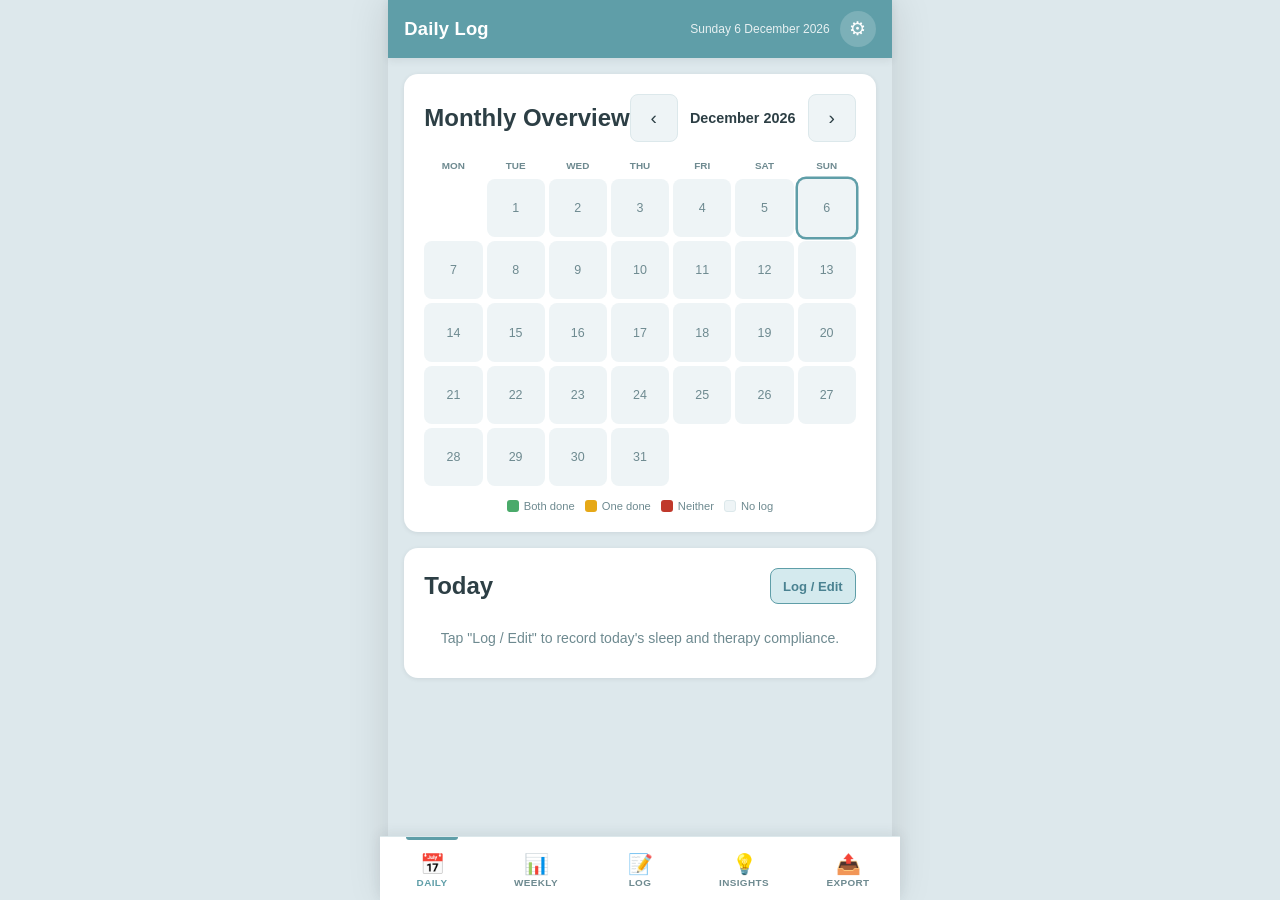
==== commit 4897b4e4: "Rebuild v3: 5-tab app with Daily log, Weekly scores, Insights, and expanded Episode log - Add Daily " ====
--- a/index.html
+++ b/index.html
@@ -3,11 +3,11 @@
 <head>
   <meta charset="UTF-8" />
   <meta name="viewport" content="width=device-width, initial-scale=1.0, viewport-fit=cover" />
-  <meta name="theme-color" content="#6b9ea8" />
+  <meta name="theme-color" content="#5f9ea8" />
   <meta name="apple-mobile-web-app-capable" content="yes" />
   <meta name="apple-mobile-web-app-status-bar-style" content="default" />
   <meta name="apple-mobile-web-app-title" content="PPPD Tracker" />
-  <meta name="description" content="Daily symptom tracker for Persistent Postural-Perceptual Dizziness" />
+  <meta name="description" content="PPPD symptom tracker — daily log, exercise tracking, insights" />
   <title>PPPD Tracker</title>
   <link rel="manifest" href="manifest.json" />
   <link rel="apple-touch-icon" href="icons/icon-192.png" />
@@ -15,97 +15,100 @@
 </head>
 <body>
 
-  <!-- ── App Shell ── -->
   <div id="app">
 
-    <!-- Header -->
+    <!-- ── Header ── -->
     <header id="app-header">
       <div class="header-inner">
         <h1 id="header-title">Daily Log</h1>
-        <span id="header-date"></span>
+        <div class="header-right">
+          <span id="header-date"></span>
+          <button id="btn-settings" type="button" aria-label="Settings" class="btn-icon">&#9881;</button>
+        </div>
       </div>
     </header>
 
-    <!-- ── VIEWS ── -->
+    <!-- ── Main Content ── -->
     <main id="main-content">
 
       <!-- ══ VIEW: Daily Log ══ -->
-      <section id="view-log" class="view active" aria-label="Daily log">
-
-        <!-- Today summary bar -->
-        <div class="card">
-          <div class="today-summary" id="today-summary">
-            <div class="summary-pill">
-              <div class="summary-pill-value" id="summary-episodes">0</div>
-              <div class="summary-pill-label">Episodes</div>
+      <section id="view-daily" class="view active" aria-label="Daily log">
+
+        <div class="card">
+          <div class="section-heading">
+            <h2>Monthly Overview</h2>
+            <div class="cal-nav">
+              <button id="daily-cal-prev" type="button" aria-label="Previous month">&#8249;</button>
+              <span id="daily-cal-month-label"></span>
+              <button id="daily-cal-next" type="button" aria-label="Next month">&#8250;</button>
             </div>
-            <div class="summary-pill">
-              <div class="summary-pill-value" id="summary-avg-max">—</div>
-              <div class="summary-pill-label">Avg · Max</div>
+          </div>
+          <div id="daily-calendar-grid" class="calendar-grid" role="grid" aria-label="Daily log calendar"></div>
+          <div class="cal-legend">
+            <span class="legend-item"><span class="legend-dot dot-comply-full"></span>Both done</span>
+            <span class="legend-item"><span class="legend-dot dot-comply-partial"></span>One done</span>
+            <span class="legend-item"><span class="legend-dot dot-comply-none"></span>Neither</span>
+            <span class="legend-item"><span class="legend-dot dot-no-log"></span>No log</span>
+          </div>
+        </div>
+
+        <div class="card">
+          <div class="section-heading">
+            <h2>Today</h2>
+            <button id="btn-log-today" type="button" class="btn-small-primary">Log / Edit</button>
+          </div>
+          <div id="daily-today-summary">
+            <p class="empty-state">Tap "Log / Edit" to record today's sleep and therapy compliance.</p>
+          </div>
+        </div>
+
+      </section>
+
+      <!-- ══ VIEW: Weekly Scores ══ -->
+      <section id="view-weekly" class="view" aria-label="Weekly exercise scores">
+
+        <div class="card">
+          <div class="section-heading">
+            <h2>Exercise Scores</h2>
+            <div class="cal-nav">
+              <button id="week-prev" type="button" aria-label="Previous week">&#8249;</button>
+              <button id="week-next" type="button" aria-label="Next week">&#8250;</button>
             </div>
-            <div class="summary-pill">
-              <div class="summary-pill-value" id="summary-sleep">—</div>
-              <div class="summary-pill-label">Sleep</div>
-            </div>
-          </div>
-        </div>
-
-        <!-- Action buttons -->
-        <div class="action-row">
-          <button id="btn-log-dizziness" type="button" class="btn-action-primary">
-            🌀 Log Dizziness
-          </button>
-          <button id="btn-log-sleep" type="button" class="btn-action-secondary" aria-label="Log sleep">
-            🌙
-          </button>
-        </div>
-
-        <!-- Today's Timeline -->
-        <div class="card">
-          <h2 class="section-heading">Today's Timeline</h2>
-          <div class="timeline" id="today-timeline">
-            <p class="empty-state">No entries yet today. Tap a button above to log.</p>
-          </div>
+          </div>
+          <p id="weekly-week-label" class="body-text"></p>
+          <div id="weekly-exercises-list" class="weekly-exercises-list"></div>
+          <div id="weekly-no-exercises" class="empty-state" style="display:none">
+            No active exercises selected. Tap the settings icon to configure your exercise set.
+          </div>
+          <button id="btn-save-weekly" type="button" class="btn-primary">Save Scores</button>
+        </div>
+
+        <div class="card">
+          <h2 class="section-heading">Score Trends</h2>
+          <div class="chart-wrap chart-wrap-md">
+            <canvas id="weekly-trend-chart" aria-label="Weekly exercise score trends"></canvas>
+          </div>
+          <p id="weekly-chart-empty" class="empty-state" style="display:none">Log scores for at least 2 weeks to see trends.</p>
         </div>
 
       </section>
 
-      <!-- ══ VIEW: History ══ -->
-      <section id="view-history" class="view" aria-label="History">
-
-        <div class="card">
-          <div class="section-heading">
-            <h2>Calendar</h2>
-            <div class="cal-nav">
-              <button id="cal-prev" type="button" aria-label="Previous month">‹</button>
-              <span id="cal-month-label"></span>
-              <button id="cal-next" type="button" aria-label="Next month">›</button>
-            </div>
-          </div>
-          <div id="calendar-grid" class="calendar-grid" role="grid" aria-label="Calendar"></div>
-          <div class="cal-legend">
-            <span class="legend-item"><span class="legend-dot dot-none"></span>No log</span>
-            <span class="legend-item"><span class="legend-dot dot-low"></span>1–3</span>
-            <span class="legend-item"><span class="legend-dot dot-mid"></span>4–6</span>
-            <span class="legend-item"><span class="legend-dot dot-high"></span>7–9</span>
-            <span class="legend-item"><span class="legend-dot dot-max"></span>10</span>
-          </div>
-        </div>
-
-        <div class="card">
-          <h2 class="section-heading">Weekly Summary</h2>
-          <div id="weekly-summary" class="summary-grid"></div>
-        </div>
-
-        <div class="card">
-          <h2 class="section-heading">Dizziness Over Time</h2>
-          <div class="chart-wrap">
-            <canvas id="trend-chart" aria-label="Dizziness trend chart"></canvas>
-          </div>
-          <div class="chart-range-btns">
-            <button class="range-btn active" data-days="14" type="button">2 weeks</button>
-            <button class="range-btn" data-days="30" type="button">30 days</button>
-            <button class="range-btn" data-days="90" type="button">90 days</button>
+      <!-- ══ VIEW: Episode Log ══ -->
+      <section id="view-log" class="view" aria-label="Episode log">
+
+        <div class="log-header-row">
+          <div class="log-date-nav">
+            <button id="log-date-prev" type="button" aria-label="Previous day">&#8249;</button>
+            <span id="log-date-label" class="log-date-display"></span>
+            <button id="log-date-next" type="button" aria-label="Next day">&#8250;</button>
+          </div>
+          <button id="btn-add-episode" type="button" class="btn-action-primary">+ Episode</button>
+        </div>
+
+        <div class="card">
+          <h2 class="section-heading">Timeline</h2>
+          <div id="log-timeline" class="timeline">
+            <p class="empty-state">No episodes for this day.</p>
           </div>
         </div>
 
@@ -114,35 +117,63 @@
       <!-- ══ VIEW: Insights ══ -->
       <section id="view-insights" class="view" aria-label="Insights">
 
-        <div class="card">
-          <h2 class="section-heading">This Month's Insights</h2>
-          <div id="insights-list" class="insights-list">
-            <p class="empty-state">Log at least 7 episodes to unlock insights.</p>
-          </div>
-        </div>
-
-        <div class="card">
-          <h2 class="section-heading">Top Triggers This Month</h2>
-          <div id="top-triggers" class="trigger-bars"></div>
-        </div>
-
-        <div class="card">
-          <h2 class="section-heading">Activity &amp; Dizziness</h2>
-          <p class="body-text" style="margin-bottom:4px">Avg intensity by activity this month</p>
-          <div id="activity-correlation" class="trigger-bars"></div>
+        <div class="chart-range-btns" id="insights-range-btns">
+          <button class="range-btn active" data-days="30" type="button">30 days</button>
+          <button class="range-btn" data-days="90" type="button">90 days</button>
+        </div>
+
+        <div class="card">
+          <h2 class="section-heading">Dizziness Trend</h2>
+          <div class="chart-wrap">
+            <canvas id="diz-trend-chart" aria-label="Dizziness trend over time"></canvas>
+          </div>
+        </div>
+
+        <div class="card">
+          <h2 class="section-heading">Sleep vs Next-Day Dizziness</h2>
+          <p class="body-text">Night sleep hours correlated with next day's average dizziness</p>
+          <div class="chart-wrap">
+            <canvas id="sleep-diz-chart" aria-label="Sleep hours vs next day dizziness"></canvas>
+          </div>
+        </div>
+
+        <div class="card">
+          <h2 class="section-heading">Activity Patterns</h2>
+          <p class="body-text">Average dizziness intensity by activity</p>
+          <div class="chart-wrap chart-wrap-tall">
+            <canvas id="activity-chart" aria-label="Average dizziness by activity type"></canvas>
+          </div>
         </div>
 
         <div class="card">
           <h2 class="section-heading">Time of Day</h2>
-          <p class="body-text" style="margin-bottom:4px">Avg intensity by time period this month</p>
-          <div id="time-of-day" class="trigger-bars"></div>
-        </div>
-
-        <div class="card">
-          <h2 class="section-heading">Sleep vs Dizziness</h2>
+          <p class="body-text">Average dizziness by time block</p>
           <div class="chart-wrap">
-            <canvas id="sleep-chart" aria-label="Sleep vs dizziness scatter chart"></canvas>
-          </div>
+            <canvas id="tod-chart" aria-label="Average dizziness by time of day"></canvas>
+          </div>
+        </div>
+
+        <div class="card">
+          <h2 class="section-heading">Compliance Streak</h2>
+          <div id="compliance-streak-display" class="streak-display"></div>
+          <p class="body-text" style="margin-top:8px;margin-bottom:4px">Last 90 days</p>
+          <div class="heatmap-wrap">
+            <canvas id="compliance-heatmap" aria-label="90-day compliance heatmap"></canvas>
+          </div>
+          <div class="cal-legend" style="margin-top:8px">
+            <span class="legend-item"><span class="legend-dot dot-comply-full"></span>Both done</span>
+            <span class="legend-item"><span class="legend-dot dot-comply-partial"></span>One done</span>
+            <span class="legend-item"><span class="legend-dot dot-comply-none"></span>Neither</span>
+            <span class="legend-item"><span class="legend-dot dot-no-log"></span>No log</span>
+          </div>
+        </div>
+
+        <div class="card">
+          <h2 class="section-heading">Weekly Exercise Score Trends</h2>
+          <div class="chart-wrap chart-wrap-md">
+            <canvas id="exercise-trends-chart" aria-label="Weekly exercise score trends per exercise"></canvas>
+          </div>
+          <p id="exercise-trends-empty" class="empty-state" style="display:none">Log weekly scores for at least 2 weeks to see trends.</p>
         </div>
 
       </section>
@@ -152,56 +183,49 @@
 
         <div class="card">
           <h2 class="section-heading">Export Episodes</h2>
-          <p class="body-text">Download dizziness episode data to share with your doctor.</p>
+          <p class="body-text">Continuous log (dizziness, walk, meditation, nap).</p>
           <div class="export-options">
             <button class="export-btn" data-type="episodes" data-days="30" type="button">
-              <span class="export-icon">💫</span>
-              <div>
-                <strong>Last 30 Days</strong>
-                <span>Episodes CSV</span>
-              </div>
+              <span class="export-icon">&#128171;</span>
+              <div><strong>Last 30 Days</strong><span>Episodes CSV</span></div>
             </button>
             <button class="export-btn" data-type="episodes" data-days="90" type="button">
-              <span class="export-icon">💫</span>
-              <div>
-                <strong>Last 90 Days</strong>
-                <span>Episodes CSV</span>
-              </div>
+              <span class="export-icon">&#128171;</span>
+              <div><strong>Last 90 Days</strong><span>Episodes CSV</span></div>
             </button>
             <button class="export-btn" data-type="episodes" data-days="0" type="button">
-              <span class="export-icon">💫</span>
-              <div>
-                <strong>All Time</strong>
-                <span>Episodes CSV</span>
-              </div>
-            </button>
-          </div>
-        </div>
-
-        <div class="card">
-          <h2 class="section-heading">Export Sleep</h2>
-          <p class="body-text">Download sleep log data.</p>
+              <span class="export-icon">&#128171;</span>
+              <div><strong>All Time</strong><span>Episodes CSV</span></div>
+            </button>
+          </div>
+        </div>
+
+        <div class="card">
+          <h2 class="section-heading">Export Daily Log</h2>
+          <p class="body-text">Sleep, nap, and therapy compliance data.</p>
           <div class="export-options">
-            <button class="export-btn" data-type="sleep" data-days="30" type="button">
-              <span class="export-icon">🌙</span>
-              <div>
-                <strong>Last 30 Days</strong>
-                <span>Sleep CSV</span>
-              </div>
-            </button>
-            <button class="export-btn" data-type="sleep" data-days="90" type="button">
-              <span class="export-icon">🌙</span>
-              <div>
-                <strong>Last 90 Days</strong>
-                <span>Sleep CSV</span>
-              </div>
-            </button>
-            <button class="export-btn" data-type="sleep" data-days="0" type="button">
-              <span class="export-icon">🌙</span>
-              <div>
-                <strong>All Time</strong>
-                <span>Sleep CSV</span>
-              </div>
+            <button class="export-btn" data-type="daily" data-days="30" type="button">
+              <span class="export-icon">&#127769;</span>
+              <div><strong>Last 30 Days</strong><span>Daily Log CSV</span></div>
+            </button>
+            <button class="export-btn" data-type="daily" data-days="90" type="button">
+              <span class="export-icon">&#127769;</span>
+              <div><strong>Last 90 Days</strong><span>Daily Log CSV</span></div>
+            </button>
+            <button class="export-btn" data-type="daily" data-days="0" type="button">
+              <span class="export-icon">&#127769;</span>
+              <div><strong>All Time</strong><span>Daily Log CSV</span></div>
+            </button>
+          </div>
+        </div>
+
+        <div class="card">
+          <h2 class="section-heading">Export Weekly Scores</h2>
+          <p class="body-text">Exercise dizziness scores by week.</p>
+          <div class="export-options">
+            <button class="export-btn" data-type="weekly" data-days="0" type="button">
+              <span class="export-icon">&#128202;</span>
+              <div><strong>All Weeks</strong><span>Weekly Scores CSV</span></div>
             </button>
           </div>
         </div>
@@ -217,162 +241,216 @@
 
     </main>
 
-    <!-- Bottom navigation -->
+    <!-- ── Bottom Navigation ── -->
     <nav id="bottom-nav" aria-label="Main navigation">
-      <button class="nav-btn active" data-view="log" type="button">
-        <span class="nav-icon">📝</span>
+      <button class="nav-btn active" data-view="daily" type="button">
+        <span class="nav-icon">&#128197;</span>
+        <span class="nav-label">Daily</span>
+      </button>
+      <button class="nav-btn" data-view="weekly" type="button">
+        <span class="nav-icon">&#128202;</span>
+        <span class="nav-label">Weekly</span>
+      </button>
+      <button class="nav-btn" data-view="log" type="button">
+        <span class="nav-icon">&#128221;</span>
         <span class="nav-label">Log</span>
       </button>
-      <button class="nav-btn" data-view="history" type="button">
-        <span class="nav-icon">📅</span>
-        <span class="nav-label">History</span>
-      </button>
       <button class="nav-btn" data-view="insights" type="button">
-        <span class="nav-icon">💡</span>
+        <span class="nav-icon">&#128161;</span>
         <span class="nav-label">Insights</span>
       </button>
       <button class="nav-btn" data-view="export" type="button">
-        <span class="nav-icon">📤</span>
+        <span class="nav-icon">&#128228;</span>
         <span class="nav-label">Export</span>
       </button>
     </nav>
 
   </div><!-- /#app -->
 
-  <!-- ── Sheet overlay ── -->
+  <!-- ── Sheet Overlay ── -->
   <div id="sheet-overlay" class="sheet-overlay hidden"></div>
 
-  <!-- ── Dizziness episode form sheet ── -->
-  <div id="sheet-dizziness" class="form-sheet hidden" role="dialog" aria-modal="true" aria-label="Log dizziness episode">
+  <!-- ── Daily Log Sheet ── -->
+  <div id="sheet-daily" class="form-sheet hidden" role="dialog" aria-modal="true" aria-label="Log daily data">
     <div class="sheet-handle"></div>
-    <h3 class="sheet-title">Log Dizziness Episode</h3>
+    <h3 class="sheet-title" id="daily-sheet-title">Daily Log</h3>
+
+    <div class="sheet-section-header">Sleep Last Night</div>
+
+    <div class="sheet-field">
+      <label class="field-label">Hours (0 – 12 h)</label>
+      <div class="stepper-row">
+        <button type="button" id="daily-sleep-minus" class="stepper-btn" aria-label="Decrease hours">&#8722;</button>
+        <span id="daily-sleep-display" class="stepper-val">7.0 h</span>
+        <button type="button" id="daily-sleep-plus" class="stepper-btn" aria-label="Increase hours">+</button>
+      </div>
+    </div>
+
+    <div class="sheet-field">
+      <span class="field-label">Quality</span>
+      <div class="star-row" id="daily-sleep-quality" role="group" aria-label="Sleep quality 1 to 5">
+        <button class="star" data-value="1" type="button" aria-label="1 star">&#9733;</button>
+        <button class="star" data-value="2" type="button" aria-label="2 stars">&#9733;</button>
+        <button class="star" data-value="3" type="button" aria-label="3 stars">&#9733;</button>
+        <button class="star" data-value="4" type="button" aria-label="4 stars">&#9733;</button>
+        <button class="star" data-value="5" type="button" aria-label="5 stars">&#9733;</button>
+      </div>
+    </div>
+
+    <div class="sheet-field">
+      <label class="field-label" for="daily-sleep-notes">Notes <span class="optional">(optional)</span></label>
+      <textarea id="daily-sleep-notes" rows="2" placeholder="Any observations about last night's sleep…"></textarea>
+    </div>
+
+    <div class="sheet-section-header">Afternoon Nap</div>
+
+    <div class="sheet-field">
+      <label class="checkbox-label">
+        <input type="checkbox" id="daily-nap-toggle" />
+        <span>Logged an afternoon nap</span>
+      </label>
+    </div>
+
+    <div id="daily-nap-wrap" class="sheet-field" style="display:none">
+      <label class="field-label">Duration (0.5 – 4 h)</label>
+      <div class="stepper-row">
+        <button type="button" id="daily-nap-minus" class="stepper-btn" aria-label="Decrease duration">&#8722;</button>
+        <span id="daily-nap-display" class="stepper-val">1.0 h</span>
+        <button type="button" id="daily-nap-plus" class="stepper-btn" aria-label="Increase duration">+</button>
+      </div>
+    </div>
+
+    <div class="sheet-section-header">Therapy Compliance</div>
+
+    <div class="sheet-field compliance-checks">
+      <label class="checkbox-label">
+        <input type="checkbox" id="daily-exercises-done" />
+        <span>Did exercises today</span>
+      </label>
+      <label class="checkbox-label">
+        <input type="checkbox" id="daily-video-done" />
+        <span>Watched therapy video today</span>
+      </label>
+    </div>
+
+    <div id="daily-exercise-checklist-wrap" class="sheet-field" style="display:none">
+      <span class="field-label">Which exercises? <span class="optional">(untick any you skipped)</span></span>
+      <div id="daily-exercise-checklist" class="exercise-checklist"></div>
+    </div>
+
+    <div class="sheet-actions">
+      <button type="button" id="daily-cancel" class="btn-secondary">Cancel</button>
+      <button type="button" id="daily-save" class="btn-primary">Save</button>
+    </div>
+  </div>
+
+  <!-- ── Episode Sheet ── -->
+  <div id="sheet-episode" class="form-sheet hidden" role="dialog" aria-modal="true" aria-label="Log episode">
+    <div class="sheet-handle"></div>
+    <h3 class="sheet-title" id="ep-sheet-title">Log Episode</h3>
+
+    <div class="sheet-field">
+      <span class="field-label">Type</span>
+      <div class="episode-type-grid" id="ep-type-selector" role="group" aria-label="Episode type">
+        <button class="type-btn active" data-type="dizziness" type="button">&#127744; Dizziness</button>
+        <button class="type-btn" data-type="meditation" type="button">&#129307; Meditation</button>
+        <button class="type-btn" data-type="walk" type="button">&#128694; Walk</button>
+        <button class="type-btn" data-type="nap" type="button">&#128564; Nap</button>
+      </div>
+    </div>
 
     <div class="sheet-field">
       <label class="field-label" for="ep-time">Time</label>
       <input type="time" id="ep-time" />
     </div>
 
-    <div class="sheet-field">
-      <label class="field-label" for="ep-intensity">
-        Intensity
-        <span class="value-badge" id="ep-intensity-badge">5</span>
-      </label>
-      <div class="slider-track">
-        <input type="range" id="ep-intensity" min="1" max="10" value="5" step="1"
-          aria-valuemin="1" aria-valuemax="10" />
-        <div class="slider-labels">
-          <span>1 — Mild</span>
-          <span>10 — Severe</span>
-        </div>
-      </div>
-    </div>
-
-    <div class="sheet-field">
-      <span class="field-label">Activity</span>
-      <div class="chip-grid" id="activity-chips" role="group" aria-label="Select activity">
-        <button class="chip" data-activity="computer" type="button">💻 Computer</button>
-        <button class="chip" data-activity="reading"  type="button">📖 Reading</button>
-        <button class="chip" data-activity="walking"  type="button">🚶 Walking</button>
-        <button class="chip" data-activity="shopping" type="button">🛒 Shopping</button>
-        <button class="chip" data-activity="driving"  type="button">🚗 Driving</button>
-        <button class="chip" data-activity="tv"       type="button">📺 TV</button>
-        <button class="chip" data-activity="cooking"  type="button">🍳 Cooking</button>
-        <button class="chip" data-activity="resting"  type="button">🛋️ Resting</button>
-        <button class="chip" data-activity="phone"    type="button">📱 Phone</button>
-        <button class="chip" data-activity="outside"  type="button">🌳 Outside</button>
-        <button class="chip" data-activity="exercise" type="button">🏃 Exercise</button>
-        <button class="chip" data-activity="other"    type="button">➕ Other</button>
-      </div>
-    </div>
-
-    <div class="sheet-field" id="activity-detail-wrap" style="display:none">
-      <label class="field-label" for="ep-activity-detail">
-        Activity Detail <span class="optional">(optional)</span>
-      </label>
-      <input type="text" id="ep-activity-detail" placeholder="e.g. reading PDF, video call…" />
-    </div>
-
-    <div class="sheet-field">
-      <span class="field-label">Triggers</span>
-      <div class="chip-grid" id="ep-triggers-grid" role="group" aria-label="Select triggers">
-        <button class="chip" data-trigger="screens"   type="button">📱 Screens</button>
-        <button class="chip" data-trigger="movement"  type="button">🔄 Movement</button>
-        <button class="chip" data-trigger="crowds"    type="button">👥 Crowds</button>
-        <button class="chip" data-trigger="fatigue"   type="button">😴 Fatigue</button>
-        <button class="chip" data-trigger="stress"    type="button">😰 Stress</button>
-        <button class="chip" data-trigger="noise"     type="button">🔊 Noise</button>
-        <button class="chip" data-trigger="light"     type="button">💡 Bright Light</button>
-        <button class="chip" data-trigger="other"     type="button">➕ Other</button>
-      </div>
-    </div>
-
-    <div class="sheet-field">
-      <label class="field-label" for="ep-stress">
-        Stress
-        <span class="value-badge" id="ep-stress-badge">5</span>
-      </label>
-      <div class="slider-track">
-        <input type="range" id="ep-stress" min="1" max="10" value="5" step="1"
-          aria-valuemin="1" aria-valuemax="10" />
-        <div class="slider-labels">
-          <span>1 — Calm</span>
-          <span>10 — Very stressed</span>
-        </div>
-      </div>
-    </div>
-
-    <div class="sheet-field">
-      <label class="field-label" for="ep-notes">Notes <span class="optional">(optional)</span></label>
-      <textarea id="ep-notes" rows="2" placeholder="Any observations…"></textarea>
+    <!-- Dizziness fields -->
+    <div id="ep-dizziness-fields">
+      <div class="sheet-field">
+        <label class="field-label" for="ep-intensity">
+          Intensity
+          <span class="value-badge" id="ep-intensity-badge">5</span>
+        </label>
+        <div class="slider-track">
+          <input type="range" id="ep-intensity" min="1" max="10" value="5" step="1"
+            aria-valuemin="1" aria-valuemax="10" />
+          <div class="slider-labels"><span>1 &#8212; Mild</span><span>10 &#8212; Severe</span></div>
+        </div>
+      </div>
+
+      <div class="sheet-field">
+        <label class="field-label" for="ep-stress">
+          Stress
+          <span class="value-badge" id="ep-stress-badge">5</span>
+        </label>
+        <div class="slider-track">
+          <input type="range" id="ep-stress" min="1" max="10" value="5" step="1"
+            aria-valuemin="1" aria-valuemax="10" />
+          <div class="slider-labels"><span>1 &#8212; Calm</span><span>10 &#8212; Very stressed</span></div>
+        </div>
+      </div>
+
+      <div class="sheet-field">
+        <span class="field-label">Activity <span class="optional">(optional)</span></span>
+        <div class="chip-grid" id="ep-activity-chips" role="group" aria-label="Select activity"></div>
+      </div>
+
+      <div class="sheet-field">
+        <label class="field-label" for="ep-notes-diz">Notes <span class="optional">(optional)</span></label>
+        <textarea id="ep-notes-diz" rows="2" placeholder="Any observations…"></textarea>
+      </div>
+    </div>
+
+    <!-- Nap fields -->
+    <div id="ep-nap-fields" style="display:none">
+      <div class="sheet-field">
+        <label class="field-label">Duration (0.5 – 4 h)</label>
+        <div class="stepper-row">
+          <button type="button" id="ep-nap-minus" class="stepper-btn" aria-label="Decrease duration">&#8722;</button>
+          <span id="ep-nap-display" class="stepper-val">1.0 h</span>
+          <button type="button" id="ep-nap-plus" class="stepper-btn" aria-label="Increase duration">+</button>
+        </div>
+      </div>
+      <div class="sheet-field">
+        <label class="field-label" for="ep-notes-nap">Notes <span class="optional">(optional)</span></label>
+        <textarea id="ep-notes-nap" rows="2" placeholder="Any observations…"></textarea>
+      </div>
+    </div>
+
+    <!-- Meditation / Walk notes -->
+    <div id="ep-simple-fields" style="display:none">
+      <div class="sheet-field">
+        <label class="field-label" for="ep-notes-simple">Notes <span class="optional">(optional)</span></label>
+        <textarea id="ep-notes-simple" rows="2" placeholder="Any observations…"></textarea>
+      </div>
     </div>
 
     <div class="sheet-actions">
-      <button id="ep-cancel" type="button" class="btn-secondary">Cancel</button>
-      <button id="ep-save"   type="button" class="btn-primary">Save Episode</button>
+      <button type="button" id="ep-cancel" class="btn-secondary">Cancel</button>
+      <button type="button" id="ep-save" class="btn-primary">Save Episode</button>
     </div>
   </div>
 
-  <!-- ── Sleep form sheet ── -->
-  <div id="sheet-sleep" class="form-sheet hidden" role="dialog" aria-modal="true" aria-label="Log sleep">
+  <!-- ── Settings Sheet ── -->
+  <div id="sheet-settings" class="form-sheet hidden" role="dialog" aria-modal="true" aria-label="Settings">
     <div class="sheet-handle"></div>
-    <h3 class="sheet-title">Log Sleep</h3>
-
-    <div class="sheet-field">
-      <span class="field-label">Type</span>
-      <div class="sleep-type-toggle">
-        <button class="sleep-type-btn active" data-type="night" type="button">🌙 Night Sleep</button>
-        <button class="sleep-type-btn"        data-type="nap"   type="button">😴 Nap</button>
-      </div>
-    </div>
-
-    <div class="sheet-field">
-      <label class="field-label" for="sl-hours">Hours</label>
-      <input type="number" id="sl-hours" min="0" max="24" step="0.5" value="7" inputmode="decimal" />
-    </div>
-
-    <div class="sheet-field">
-      <span class="field-label">Quality</span>
-      <div class="star-row" id="sl-quality" role="group" aria-label="Sleep quality 1 to 5">
-        <button class="star" data-value="1" type="button" aria-label="1 star">★</button>
-        <button class="star" data-value="2" type="button" aria-label="2 stars">★</button>
-        <button class="star" data-value="3" type="button" aria-label="3 stars">★</button>
-        <button class="star" data-value="4" type="button" aria-label="4 stars">★</button>
-        <button class="star" data-value="5" type="button" aria-label="5 stars">★</button>
-      </div>
-    </div>
-
-    <div class="sheet-field">
-      <label class="field-label" for="sl-notes">Notes <span class="optional">(optional)</span></label>
-      <textarea id="sl-notes" rows="2" placeholder="Any observations…"></textarea>
+    <h3 class="sheet-title">Exercise Settings</h3>
+    <p class="body-text">Select which exercises are in your current active set. These appear in your daily compliance log and weekly scoring.</p>
+
+    <div class="sheet-field">
+      <span class="field-label">Active Exercises (select 1&#8202;&#8211;&#8202;12)</span>
+      <div id="settings-exercise-grid" class="settings-exercise-grid">
+        <!-- Generated by JS -->
+      </div>
     </div>
 
     <div class="sheet-actions">
-      <button id="sl-cancel" type="button" class="btn-secondary">Cancel</button>
-      <button id="sl-save"   type="button" class="btn-primary">Save Sleep</button>
+      <button type="button" id="settings-cancel" class="btn-secondary">Cancel</button>
+      <button type="button" id="settings-save" class="btn-primary">Save Settings</button>
     </div>
   </div>
 
-  <!-- Confirmation modal -->
+  <!-- ── Confirmation Modal ── -->
   <div id="modal-overlay" class="modal-overlay hidden" role="dialog" aria-modal="true" aria-labelledby="modal-title">
     <div class="modal">
       <h3 id="modal-title">Are you sure?</h3>
--- a/style.css
+++ b/style.css
@@ -22,12 +22,17 @@
   --clr-text-light:    #9ab4ba;
 
   /* Dizziness intensity scale */
-  --clr-diz-1:  #7cc47c;   /* 1-2  green */
-  --clr-diz-3:  #a8c96a;   /* 3    yellow-green */
-  --clr-diz-4:  #d4c84a;   /* 4-5  yellow */
-  --clr-diz-6:  #f0a93a;   /* 6-7  amber */
-  --clr-diz-8:  #e07030;   /* 8-9  orange */
-  --clr-diz-10: #c0392b;   /* 10   red */
+  --clr-diz-1:  #7cc47c;
+  --clr-diz-3:  #a8c96a;
+  --clr-diz-4:  #d4c84a;
+  --clr-diz-6:  #f0a93a;
+  --clr-diz-8:  #e07030;
+  --clr-diz-10: #c0392b;
+
+  /* Compliance calendar colors */
+  --clr-comply-full:    #4aaa6a;  /* green — both done */
+  --clr-comply-partial: #e6a817;  /* amber — one done */
+  --clr-comply-none:    #c0392b;  /* red — neither done */
 
   /* UI chrome */
   --clr-border:        #dce8eb;
@@ -43,15 +48,15 @@
   --radius-sm:   8px;
   --radius-md:   14px;
   --radius-lg:   20px;
-  --tap-min:     48px;   /* WCAG minimum tap target */
+  --tap-min:     48px;
 
   /* Nav */
-  --nav-height:  64px;
+  --nav-height:    64px;
   --header-height: 58px;
 
   /* Spacing */
-  --gap:         16px;
-  --card-pad:    20px;
+  --gap:      16px;
+  --card-pad: 20px;
 
   /* Typography */
   --font: -apple-system, BlinkMacSystemFont, 'Segoe UI', Roboto, Helvetica, Arial, sans-serif;
@@ -83,7 +88,7 @@
 #app {
   display: flex;
   flex-direction: column;
-  height: 100dvh;           /* dynamic viewport height — handles iOS bar */
+  height: 100dvh;
   max-width: 520px;
   margin: 0 auto;
   position: relative;
@@ -105,21 +110,47 @@
 
 .header-inner {
   display: flex;
-  align-items: baseline;
+  align-items: center;
   justify-content: space-between;
   width: 100%;
+  gap: 8px;
 }
 
 #app-header h1 {
+  font-size: 1.15rem;
+  font-weight: 600;
+  letter-spacing: 0.01em;
+  flex: 1;
+}
+
+.header-right {
+  display: flex;
+  align-items: center;
+  gap: 10px;
+  flex-shrink: 0;
+}
+
+#header-date {
+  font-size: 0.75rem;
+  opacity: 0.85;
+}
+
+.btn-icon {
+  background: rgba(255,255,255,0.18);
+  border: none;
+  border-radius: 50%;
+  color: #fff;
   font-size: 1.2rem;
-  font-weight: 600;
-  letter-spacing: 0.01em;
-}
-
-#header-date {
-  font-size: 0.78rem;
-  opacity: 0.85;
-}
+  width: 36px;
+  height: 36px;
+  display: grid;
+  place-items: center;
+  cursor: pointer;
+  transition: background 0.15s;
+  line-height: 1;
+}
+
+.btn-icon:hover { background: rgba(255,255,255,0.3); }
 
 /* ── Main Content ── */
 #main-content {
@@ -170,9 +201,7 @@
   justify-content: space-between;
 }
 
-h2.section-heading {
-  margin-bottom: 2px;
-}
+h2.section-heading { margin-bottom: 2px; }
 
 /* ── Field Labels ── */
 .field-label {
@@ -182,14 +211,6 @@
   font-size: 0.95rem;
   font-weight: 600;
   color: var(--clr-text);
-}
-
-.sub-label {
-  font-size: 0.8rem;
-  color: var(--clr-text-muted);
-  font-weight: 500;
-  display: block;
-  margin-bottom: 6px;
 }
 
 .optional {
@@ -198,7 +219,7 @@
   color: var(--clr-text-muted);
 }
 
-/* ── Value Badge (slider readout) ── */
+/* ── Value Badge ── */
 .value-badge {
   background: var(--clr-primary);
   color: #fff;
@@ -210,6 +231,7 @@
   display: grid;
   place-items: center;
   transition: background 0.2s;
+  flex-shrink: 0;
 }
 
 /* ── Sliders ── */
@@ -242,9 +264,7 @@
   transition: transform 0.1s;
 }
 
-input[type="range"]:active::-webkit-slider-thumb {
-  transform: scale(1.15);
-}
+input[type="range"]:active::-webkit-slider-thumb { transform: scale(1.15); }
 
 .slider-labels {
   display: flex;
@@ -253,7 +273,113 @@
   color: var(--clr-text-muted);
 }
 
-/* ── Trigger / Activity Chips ── */
+/* ── Stepper ── */
+.stepper-row {
+  display: flex;
+  align-items: center;
+  gap: 10px;
+}
+
+.stepper-btn {
+  font-family: var(--font);
+  font-size: 1.4rem;
+  font-weight: 600;
+  color: var(--clr-primary-dark);
+  background: var(--clr-primary-light);
+  border: 1.5px solid var(--clr-primary);
+  border-radius: var(--radius-sm);
+  width: 48px;
+  height: 48px;
+  display: grid;
+  place-items: center;
+  cursor: pointer;
+  transition: background 0.15s, color 0.15s;
+  flex-shrink: 0;
+  line-height: 1;
+}
+
+.stepper-btn:hover  { background: var(--clr-primary); color: #fff; }
+.stepper-btn:active { transform: scale(0.94); }
+
+.stepper-val {
+  font-size: 1.5rem;
+  font-weight: 700;
+  color: var(--clr-primary-dark);
+  min-width: 80px;
+  text-align: center;
+  flex: 1;
+}
+
+/* ── Checkbox Label ── */
+.checkbox-label {
+  display: flex;
+  align-items: center;
+  gap: 12px;
+  font-size: 0.95rem;
+  color: var(--clr-text);
+  cursor: pointer;
+  min-height: var(--tap-min);
+  padding: 4px 0;
+}
+
+.checkbox-label input[type="checkbox"] {
+  width: 24px;
+  height: 24px;
+  accent-color: var(--clr-primary);
+  cursor: pointer;
+  flex-shrink: 0;
+  border-radius: 4px;
+}
+
+.compliance-checks {
+  gap: 4px;
+}
+
+/* ── Sheet Section Header ── */
+.sheet-section-header {
+  font-size: 0.72rem;
+  font-weight: 700;
+  text-transform: uppercase;
+  letter-spacing: 0.07em;
+  color: var(--clr-primary-dark);
+  background: var(--clr-primary-light);
+  padding: 6px 10px;
+  border-radius: var(--radius-sm);
+  margin-top: 4px;
+}
+
+/* ── Exercise Checklist ── */
+.exercise-checklist {
+  display: flex;
+  flex-direction: column;
+  gap: 4px;
+  max-height: 250px;
+  overflow-y: auto;
+  background: var(--clr-surface-2);
+  border-radius: var(--radius-sm);
+  padding: 8px;
+}
+
+.exercise-check-item {
+  display: flex;
+  align-items: center;
+  gap: 10px;
+  font-size: 0.9rem;
+  color: var(--clr-text);
+  padding: 8px 4px;
+  cursor: pointer;
+  min-height: 40px;
+}
+
+.exercise-check-item input[type="checkbox"] {
+  width: 20px;
+  height: 20px;
+  accent-color: var(--clr-primary);
+  cursor: pointer;
+  flex-shrink: 0;
+}
+
+/* ── Chip Grid ── */
 .chip-grid {
   display: flex;
   flex-wrap: wrap;
@@ -262,25 +388,23 @@
 
 .chip {
   font-family: var(--font);
-  font-size: 0.85rem;
+  font-size: 0.82rem;
   font-weight: 500;
-  padding: 9px 14px;
+  padding: 8px 12px;
   border-radius: 100px;
   border: 1.5px solid var(--clr-border);
   background: var(--clr-surface-2);
   color: var(--clr-text);
   cursor: pointer;
-  min-height: var(--tap-min);
-  display: flex;
-  align-items: center;
-  gap: 5px;
+  min-height: 44px;
+  display: flex;
+  align-items: center;
+  gap: 4px;
   transition: background 0.15s, border-color 0.15s, color 0.15s;
   line-height: 1;
 }
 
-.chip:hover {
-  border-color: var(--clr-primary);
-}
+.chip:hover { border-color: var(--clr-primary); }
 
 .chip.selected {
   background: var(--clr-primary);
@@ -288,73 +412,37 @@
   color: #fff;
 }
 
-/* ── Number Input ── */
-input[type="number"] {
-  font-family: var(--font);
-  font-size: 1.5rem;
-  font-weight: 600;
-  color: var(--clr-text);
-  width: 80px;
-  height: var(--tap-min);
+/* ── Episode Type Selector ── */
+.episode-type-grid {
+  display: grid;
+  grid-template-columns: 1fr 1fr;
+  gap: 8px;
+}
+
+.type-btn {
+  font-family: var(--font);
+  font-size: 0.9rem;
+  font-weight: 600;
+  padding: 14px 8px;
+  border-radius: var(--radius-sm);
   border: 1.5px solid var(--clr-border);
-  border-radius: var(--radius-sm);
-  padding: 0 10px;
-  background: var(--clr-surface-2);
+  background: var(--clr-surface-2);
+  color: var(--clr-text-muted);
+  cursor: pointer;
   text-align: center;
-  -moz-appearance: textfield;
-  outline: none;
-  transition: border-color 0.15s;
-}
-
-input[type="number"]:focus {
+  min-height: var(--tap-min);
+  transition: background 0.15s, border-color 0.15s, color 0.15s;
+}
+
+.type-btn.active {
+  background: var(--clr-primary);
   border-color: var(--clr-primary);
-}
-
-input[type="number"]::-webkit-inner-spin-button,
-input[type="number"]::-webkit-outer-spin-button {
-  opacity: 1;
-}
-
-/* ── Time Input ── */
-input[type="time"] {
-  font-family: var(--font);
-  font-size: 1rem;
-  font-weight: 600;
-  color: var(--clr-text);
-  height: var(--tap-min);
-  border: 1.5px solid var(--clr-border);
-  border-radius: var(--radius-sm);
-  padding: 0 12px;
-  background: var(--clr-surface-2);
-  outline: none;
-  transition: border-color 0.15s;
-}
-
-input[type="time"]:focus {
+  color: #fff;
+}
+
+.type-btn:hover:not(.active) {
   border-color: var(--clr-primary);
-}
-
-/* ── Text Input ── */
-input[type="text"] {
-  font-family: var(--font);
-  font-size: 0.9rem;
-  color: var(--clr-text);
-  width: 100%;
-  height: var(--tap-min);
-  border: 1.5px solid var(--clr-border);
-  border-radius: var(--radius-sm);
-  padding: 0 12px;
-  background: var(--clr-surface-2);
-  outline: none;
-  transition: border-color 0.15s;
-}
-
-input[type="text"]:focus {
-  border-color: var(--clr-primary);
-}
-
-input[type="text"]::placeholder {
-  color: var(--clr-text-light);
+  color: var(--clr-text);
 }
 
 /* ── Star Rating ── */
@@ -380,13 +468,65 @@
   transition: color 0.15s, transform 0.1s;
 }
 
-.star.lit {
-  color: var(--clr-star-on);
-}
-
-.star:active {
-  transform: scale(0.88);
-}
+.star.lit { color: var(--clr-star-on); }
+.star:active { transform: scale(0.88); }
+
+/* ── Number Input ── */
+input[type="number"] {
+  font-family: var(--font);
+  font-size: 1.5rem;
+  font-weight: 600;
+  color: var(--clr-text);
+  width: 80px;
+  height: var(--tap-min);
+  border: 1.5px solid var(--clr-border);
+  border-radius: var(--radius-sm);
+  padding: 0 10px;
+  background: var(--clr-surface-2);
+  text-align: center;
+  -moz-appearance: textfield;
+  outline: none;
+  transition: border-color 0.15s;
+}
+
+input[type="number"]:focus { border-color: var(--clr-primary); }
+input[type="number"]::-webkit-inner-spin-button,
+input[type="number"]::-webkit-outer-spin-button { opacity: 1; }
+
+/* ── Time Input ── */
+input[type="time"] {
+  font-family: var(--font);
+  font-size: 1rem;
+  font-weight: 600;
+  color: var(--clr-text);
+  height: var(--tap-min);
+  border: 1.5px solid var(--clr-border);
+  border-radius: var(--radius-sm);
+  padding: 0 12px;
+  background: var(--clr-surface-2);
+  outline: none;
+  transition: border-color 0.15s;
+}
+
+input[type="time"]:focus { border-color: var(--clr-primary); }
+
+/* ── Text Input ── */
+input[type="text"] {
+  font-family: var(--font);
+  font-size: 0.9rem;
+  color: var(--clr-text);
+  width: 100%;
+  height: var(--tap-min);
+  border: 1.5px solid var(--clr-border);
+  border-radius: var(--radius-sm);
+  padding: 0 12px;
+  background: var(--clr-surface-2);
+  outline: none;
+  transition: border-color 0.15s;
+}
+
+input[type="text"]:focus { border-color: var(--clr-primary); }
+input[type="text"]::placeholder { color: var(--clr-text-light); }
 
 /* ── Textarea ── */
 textarea {
@@ -399,97 +539,265 @@
   padding: 12px;
   width: 100%;
   resize: vertical;
-  min-height: 80px;
+  min-height: 72px;
   outline: none;
   line-height: 1.5;
   transition: border-color 0.15s;
 }
 
-textarea:focus {
-  border-color: var(--clr-primary);
-}
-
-textarea::placeholder {
-  color: var(--clr-text-light);
-}
-
-/* ── Today Summary Bar ── */
-.today-summary {
-  display: flex;
-  gap: 0;
-  background: var(--clr-primary-light);
-  border-radius: var(--radius-sm);
-  overflow: hidden;
-}
-
-.summary-pill {
+textarea:focus { border-color: var(--clr-primary); }
+textarea::placeholder { color: var(--clr-text-light); }
+
+/* ── Calendar ── */
+.cal-nav {
+  display: flex;
+  align-items: center;
+  gap: 10px;
+}
+
+.cal-nav button {
+  background: var(--clr-surface-2);
+  border: 1.5px solid var(--clr-border);
+  border-radius: var(--radius-sm);
+  color: var(--clr-text);
+  font-size: 1.2rem;
+  width: var(--tap-min);
+  height: var(--tap-min);
+  cursor: pointer;
+  display: grid;
+  place-items: center;
+  transition: background 0.15s;
+}
+
+.cal-nav button:hover { background: var(--clr-primary-light); }
+
+#daily-cal-month-label {
+  font-size: 0.9rem;
+  font-weight: 600;
+  min-width: 110px;
+  text-align: center;
+}
+
+.calendar-grid {
+  display: grid;
+  grid-template-columns: repeat(7, 1fr);
+  gap: 4px;
+}
+
+.cal-day-header {
+  font-size: 0.62rem;
+  font-weight: 700;
+  text-align: center;
+  color: var(--clr-text-muted);
+  text-transform: uppercase;
+  padding: 4px 0;
+}
+
+.cal-day {
+  aspect-ratio: 1;
+  border-radius: var(--radius-sm);
+  display: grid;
+  place-items: center;
+  font-size: 0.78rem;
+  font-weight: 500;
+  position: relative;
+}
+
+.cal-day.empty { background: transparent; }
+
+.cal-day.no-log {
+  background: var(--clr-surface-2);
+  color: var(--clr-text-muted);
+}
+
+.cal-day.tappable {
+  cursor: pointer;
+  transition: transform 0.12s, box-shadow 0.12s;
+}
+
+.cal-day.tappable:hover {
+  transform: scale(1.1);
+  box-shadow: 0 2px 8px var(--clr-shadow);
+  z-index: 1;
+}
+
+.cal-day.today {
+  box-shadow: 0 0 0 2.5px var(--clr-primary);
+}
+
+/* Compliance colors */
+.cal-day.comply-full    { background: var(--clr-comply-full); color: #fff; font-weight: 700; }
+.cal-day.comply-partial { background: var(--clr-comply-partial); color: #fff; font-weight: 700; }
+.cal-day.comply-none    { background: var(--clr-comply-none); color: #fff; font-weight: 700; }
+
+/* Legacy dizziness colors (for history if re-used) */
+.cal-day.has-log { color: #fff; font-weight: 700; }
+.cal-day.diz-low  { background: var(--clr-diz-1); }
+.cal-day.diz-mid  { background: var(--clr-diz-4); color: #444; }
+.cal-day.diz-high { background: var(--clr-diz-8); }
+.cal-day.diz-max  { background: var(--clr-diz-10); }
+
+/* Calendar legend */
+.cal-legend {
+  display: flex;
+  flex-wrap: wrap;
+  gap: 10px;
+  justify-content: center;
+}
+
+.legend-item {
+  display: flex;
+  align-items: center;
+  gap: 5px;
+  font-size: 0.7rem;
+  color: var(--clr-text-muted);
+}
+
+.legend-dot {
+  width: 12px;
+  height: 12px;
+  border-radius: 3px;
+  flex-shrink: 0;
+}
+
+.dot-no-log       { background: var(--clr-surface-2); border: 1px solid var(--clr-border); }
+.dot-comply-full    { background: var(--clr-comply-full); }
+.dot-comply-partial { background: var(--clr-comply-partial); }
+.dot-comply-none    { background: var(--clr-comply-none); }
+.dot-none  { background: var(--clr-surface-2); border: 1px solid var(--clr-border); }
+.dot-low   { background: var(--clr-diz-1); }
+.dot-mid   { background: var(--clr-diz-4); }
+.dot-high  { background: var(--clr-diz-8); }
+.dot-max   { background: var(--clr-diz-10); }
+
+/* ── Daily Today Summary ── */
+.daily-today-grid {
+  display: grid;
+  grid-template-columns: 1fr 1fr;
+  gap: 8px;
+}
+
+.daily-today-item {
+  background: var(--clr-surface-2);
+  border-radius: var(--radius-sm);
+  padding: 10px 12px;
+  display: flex;
+  flex-direction: column;
+  gap: 4px;
+}
+
+.daily-today-item .item-label {
+  font-size: 0.68rem;
+  font-weight: 700;
+  text-transform: uppercase;
+  letter-spacing: 0.04em;
+  color: var(--clr-text-muted);
+}
+
+.daily-today-item .item-value {
+  font-size: 1rem;
+  font-weight: 600;
+  color: var(--clr-text);
+  line-height: 1.2;
+}
+
+.daily-today-item.full-width {
+  grid-column: 1 / -1;
+}
+
+.comply-badge {
+  display: inline-flex;
+  align-items: center;
+  gap: 4px;
+  font-size: 0.82rem;
+  font-weight: 600;
+  padding: 3px 8px;
+  border-radius: 100px;
+}
+
+.comply-badge.done { background: #d4f0e0; color: #1a7a42; }
+.comply-badge.skip { background: var(--clr-surface-2); color: var(--clr-text-muted); }
+
+/* ── Weekly Exercises ── */
+.weekly-exercises-list {
+  display: flex;
+  flex-direction: column;
+  gap: 14px;
+}
+
+.weekly-exercise-item {
+  display: flex;
+  flex-direction: column;
+  gap: 8px;
+}
+
+.weekly-exercise-label {
+  font-size: 0.9rem;
+  font-weight: 600;
+  color: var(--clr-text);
+}
+
+.weekly-score-row {
+  display: flex;
+  align-items: center;
+  gap: 12px;
+}
+
+.weekly-score-slider {
+  flex: 1;
+}
+
+.weekly-score-value {
+  font-size: 1.2rem;
+  font-weight: 700;
+  color: var(--clr-primary-dark);
+  min-width: 28px;
+  text-align: right;
+  flex-shrink: 0;
+}
+
+/* ── Log Tab Header ── */
+.log-header-row {
+  display: flex;
+  align-items: center;
+  gap: 10px;
+}
+
+.log-date-nav {
+  display: flex;
+  align-items: center;
+  gap: 4px;
+  background: var(--clr-surface);
+  border-radius: var(--radius-md);
+  padding: 4px;
+  box-shadow: 0 1px 4px var(--clr-shadow);
+  flex: 1;
+}
+
+.log-date-nav button {
+  background: none;
+  border: none;
+  font-size: 1.2rem;
+  color: var(--clr-primary);
+  cursor: pointer;
+  width: var(--tap-min);
+  height: var(--tap-min);
+  display: grid;
+  place-items: center;
+  border-radius: var(--radius-sm);
+  transition: background 0.15s;
+  flex-shrink: 0;
+}
+
+.log-date-nav button:hover { background: var(--clr-primary-light); }
+
+.log-date-display {
   flex: 1;
   text-align: center;
-  padding: 12px 8px;
-}
-
-.summary-pill + .summary-pill {
-  border-left: 1px solid var(--clr-border);
-}
-
-.summary-pill-value {
-  font-size: 1.25rem;
-  font-weight: 700;
-  color: var(--clr-primary-dark);
-  line-height: 1.2;
-}
-
-.summary-pill-label {
-  font-size: 0.68rem;
-  color: var(--clr-text-muted);
-  font-weight: 500;
-  text-transform: uppercase;
-  letter-spacing: 0.03em;
-  margin-top: 2px;
-}
-
-/* ── Action Button Row ── */
-.action-row {
-  display: grid;
-  grid-template-columns: 1fr auto;
-  gap: 10px;
-}
-
-.btn-action-primary {
-  font-family: var(--font);
-  font-size: 1rem;
-  font-weight: 600;
-  color: #fff;
-  background: var(--clr-primary);
-  border: none;
-  border-radius: var(--radius-md);
-  height: 52px;
-  cursor: pointer;
-  box-shadow: 0 3px 10px rgba(95, 158, 168, 0.4);
-  transition: background 0.15s, transform 0.1s, box-shadow 0.15s;
-  letter-spacing: 0.02em;
-}
-
-.btn-action-primary:hover  { background: var(--clr-primary-dark); }
-.btn-action-primary:active { transform: scale(0.97); box-shadow: none; }
-
-.btn-action-secondary {
-  font-family: var(--font);
-  font-size: 1.4rem;
-  color: var(--clr-primary-dark);
-  background: var(--clr-primary-light);
-  border: 1.5px solid var(--clr-primary);
-  border-radius: var(--radius-md);
-  width: 52px;
-  height: 52px;
-  cursor: pointer;
-  display: grid;
-  place-items: center;
-  transition: background 0.15s, transform 0.1s;
-}
-
-.btn-action-secondary:hover  { background: var(--clr-primary); color: #fff; }
-.btn-action-secondary:active { transform: scale(0.97); }
+  font-size: 0.88rem;
+  font-weight: 600;
+  color: var(--clr-text);
+}
 
 /* ── Timeline ── */
 .timeline {
@@ -526,7 +834,7 @@
   color: var(--clr-text);
 }
 
-.entry-triggers {
+.entry-sub {
   font-size: 0.78rem;
   color: var(--clr-text-muted);
 }
@@ -545,21 +853,33 @@
   white-space: nowrap;
 }
 
+.entry-actions {
+  display: flex;
+  gap: 4px;
+}
+
+.entry-edit,
 .entry-delete {
   font-family: var(--font);
-  font-size: 0.75rem;
+  font-size: 0.72rem;
   font-weight: 700;
-  color: var(--clr-text-muted);
   background: none;
   border: 1px solid var(--clr-border);
   border-radius: 50%;
-  width: 24px;
-  height: 24px;
+  width: 26px;
+  height: 26px;
   display: grid;
   place-items: center;
   cursor: pointer;
   padding: 0;
   transition: background 0.15s, color 0.15s, border-color 0.15s;
+  color: var(--clr-text-muted);
+}
+
+.entry-edit:hover {
+  background: var(--clr-primary-light);
+  border-color: var(--clr-primary);
+  color: var(--clr-primary-dark);
 }
 
 .entry-delete:hover {
@@ -568,40 +888,132 @@
   color: var(--clr-danger);
 }
 
-/* ── Sleep Type Toggle ── */
-.sleep-type-toggle {
+/* ── Chart Containers ── */
+.chart-wrap {
+  position: relative;
+  width: 100%;
+  height: 180px;
+}
+
+.chart-wrap canvas {
+  width: 100% !important;
+  height: 100% !important;
+}
+
+.chart-wrap-md {
+  height: 220px;
+}
+
+.chart-wrap-tall {
+  height: 260px;
+}
+
+.heatmap-wrap {
+  position: relative;
+  width: 100%;
+  height: 110px;
+}
+
+.heatmap-wrap canvas {
+  width: 100% !important;
+  height: 100% !important;
+}
+
+/* ── Chart Range Buttons ── */
+.chart-range-btns {
+  display: flex;
+  gap: 8px;
+  justify-content: center;
+}
+
+.range-btn {
+  font-family: var(--font);
+  font-size: 0.8rem;
+  font-weight: 600;
+  padding: 8px 18px;
+  border-radius: 100px;
+  border: 1.5px solid var(--clr-border);
+  background: var(--clr-surface-2);
+  color: var(--clr-text-muted);
+  cursor: pointer;
+  min-height: 36px;
+  transition: background 0.15s, color 0.15s, border-color 0.15s;
+}
+
+.range-btn.active,
+.range-btn:hover {
+  background: var(--clr-primary);
+  color: #fff;
+  border-color: var(--clr-primary);
+}
+
+/* ── Compliance Streak ── */
+.streak-display {
+  display: flex;
+  gap: 12px;
+  align-items: stretch;
+}
+
+.streak-stat {
+  flex: 1;
+  background: var(--clr-primary-light);
+  border-radius: var(--radius-sm);
+  padding: 12px;
+  display: flex;
+  flex-direction: column;
+  gap: 4px;
+  text-align: center;
+}
+
+.streak-value {
+  font-size: 2rem;
+  font-weight: 700;
+  color: var(--clr-primary-dark);
+  line-height: 1;
+}
+
+.streak-label {
+  font-size: 0.7rem;
+  font-weight: 600;
+  text-transform: uppercase;
+  letter-spacing: 0.04em;
+  color: var(--clr-text-muted);
+}
+
+/* ── Settings Exercise Grid ── */
+.settings-exercise-grid {
   display: grid;
-  grid-template-columns: 1fr 1fr;
+  grid-template-columns: repeat(3, 1fr);
   gap: 8px;
 }
 
-.sleep-type-btn {
-  font-family: var(--font);
-  font-size: 0.9rem;
-  font-weight: 600;
-  padding: 12px 8px;
-  border-radius: var(--radius-sm);
+.settings-exercise-item {
+  display: flex;
+  align-items: center;
+  gap: 8px;
+  background: var(--clr-surface-2);
   border: 1.5px solid var(--clr-border);
-  background: var(--clr-surface-2);
-  color: var(--clr-text-muted);
-  cursor: pointer;
-  text-align: center;
-  min-height: var(--tap-min);
+  border-radius: var(--radius-sm);
+  padding: 10px 10px;
+  cursor: pointer;
+  font-size: 0.85rem;
+  font-weight: 500;
+  color: var(--clr-text-muted);
+  min-height: 48px;
   transition: background 0.15s, border-color 0.15s, color 0.15s;
 }
 
-.sleep-type-btn.active {
+.settings-exercise-item.selected {
   background: var(--clr-primary);
   border-color: var(--clr-primary);
   color: #fff;
 }
 
-.sleep-type-btn:hover:not(.active) {
-  border-color: var(--clr-primary);
-  color: var(--clr-text);
-}
-
-/* ── Form Sheet (slide-up panel) ── */
+.settings-exercise-item input[type="checkbox"] {
+  display: none;
+}
+
+/* ── Form Sheet ── */
 .sheet-overlay {
   position: fixed;
   inset: 0;
@@ -610,9 +1022,7 @@
   animation: overlayIn 0.2s ease;
 }
 
-.sheet-overlay.hidden {
-  display: none;
-}
+.sheet-overlay.hidden { display: none; }
 
 .form-sheet {
   position: fixed;
@@ -623,7 +1033,7 @@
   transform: translateX(-50%);
   background: var(--clr-surface);
   border-radius: var(--radius-lg) var(--radius-lg) 0 0;
-  max-height: 90dvh;
+  max-height: 92dvh;
   overflow-y: auto;
   padding: 20px 16px;
   padding-bottom: calc(20px + env(safe-area-inset-bottom));
@@ -631,19 +1041,17 @@
   animation: sheetUp 0.22s ease;
   display: flex;
   flex-direction: column;
-  gap: 18px;
-}
-
-.form-sheet.hidden {
-  display: none;
-}
+  gap: 16px;
+}
+
+.form-sheet.hidden { display: none; }
 
 .sheet-handle {
   width: 40px;
   height: 4px;
   background: var(--clr-border);
   border-radius: 2px;
-  margin: 0 auto -4px;
+  margin: 0 auto -2px;
   flex-shrink: 0;
 }
 
@@ -666,15 +1074,7 @@
   padding-top: 4px;
 }
 
-/* ── Save Bar (kept for any future use) ── */
-.save-bar {
-  display: flex;
-  flex-direction: column;
-  align-items: center;
-  gap: 10px;
-  padding-bottom: 4px;
-}
-
+/* ── Primary Button ── */
 .btn-primary {
   font-family: var(--font);
   font-size: 1rem;
@@ -695,329 +1095,62 @@
 .btn-primary:hover  { background: var(--clr-primary-dark); }
 .btn-primary:active { transform: scale(0.97); box-shadow: none; }
 
-.save-feedback {
-  font-size: 0.85rem;
-  color: var(--clr-accent);
-  font-weight: 500;
-  min-height: 20px;
-  text-align: center;
-}
-
-/* ── Calendar ── */
-.cal-nav {
-  display: flex;
-  align-items: center;
-  gap: 10px;
-}
-
-.cal-nav button {
-  background: var(--clr-surface-2);
-  border: 1.5px solid var(--clr-border);
-  border-radius: var(--radius-sm);
-  color: var(--clr-text);
-  font-size: 1.2rem;
-  width: var(--tap-min);
-  height: var(--tap-min);
-  cursor: pointer;
-  display: grid;
-  place-items: center;
-  transition: background 0.15s;
-}
-
-.cal-nav button:hover { background: var(--clr-primary-light); }
-
-#cal-month-label {
+/* ── Secondary Button ── */
+.btn-secondary {
+  font-family: var(--font);
   font-size: 0.9rem;
   font-weight: 600;
-  min-width: 110px;
-  text-align: center;
-}
-
-.calendar-grid {
-  display: grid;
-  grid-template-columns: repeat(7, 1fr);
-  gap: 4px;
-}
-
-.cal-day-header {
-  font-size: 0.65rem;
-  font-weight: 700;
-  text-align: center;
-  color: var(--clr-text-muted);
-  text-transform: uppercase;
-  padding: 4px 0;
-}
-
-.cal-day {
-  aspect-ratio: 1;
-  border-radius: var(--radius-sm);
-  display: grid;
-  place-items: center;
-  font-size: 0.78rem;
-  font-weight: 500;
-  position: relative;
-  cursor: default;
-}
-
-.cal-day.empty { background: transparent; }
-
-.cal-day.no-log {
-  background: var(--clr-surface-2);
-  color: var(--clr-text-muted);
-}
-
-.cal-day.has-log {
-  color: #fff;
-  font-weight: 700;
-}
-
-.cal-day.today {
-  box-shadow: 0 0 0 2px var(--clr-primary);
-}
-
-/* Intensity colors applied via JS class */
-.cal-day.diz-low  { background: var(--clr-diz-1); }
-.cal-day.diz-mid  { background: var(--clr-diz-4); color: #444; }
-.cal-day.diz-high { background: var(--clr-diz-8); }
-.cal-day.diz-max  { background: var(--clr-diz-10); }
-
-/* Calendar legend */
-.cal-legend {
-  display: flex;
-  flex-wrap: wrap;
-  gap: 10px;
-  justify-content: center;
-}
-
-.legend-item {
-  display: flex;
-  align-items: center;
-  gap: 5px;
-  font-size: 0.72rem;
-  color: var(--clr-text-muted);
-}
-
-.legend-dot {
-  width: 12px;
-  height: 12px;
-  border-radius: 3px;
-  flex-shrink: 0;
-}
-
-.dot-none { background: var(--clr-surface-2); border: 1px solid var(--clr-border); }
-.dot-low  { background: var(--clr-diz-1); }
-.dot-mid  { background: var(--clr-diz-4); }
-.dot-high { background: var(--clr-diz-8); }
-.dot-max  { background: var(--clr-diz-10); }
-
-/* ── Weekly Summary ── */
-.summary-grid {
-  display: grid;
-  grid-template-columns: 1fr 1fr;
-  gap: 10px;
-}
-
-.summary-stat {
-  background: var(--clr-surface-2);
-  border-radius: var(--radius-sm);
-  padding: 12px;
-  display: flex;
-  flex-direction: column;
-  gap: 4px;
-}
-
-.summary-stat .stat-value {
-  font-size: 1.6rem;
-  font-weight: 700;
-  color: var(--clr-primary);
-  line-height: 1;
-}
-
-.summary-stat .stat-label {
-  font-size: 0.72rem;
-  color: var(--clr-text-muted);
-  font-weight: 500;
-}
-
-.summary-stat.full-width {
-  grid-column: 1 / -1;
-}
-
-/* ── Chart Containers ── */
-.chart-wrap {
-  position: relative;
-  width: 100%;
-  height: 180px;
-}
-
-.chart-wrap canvas {
-  width: 100% !important;
-  height: 100% !important;
-}
-
-.chart-range-btns {
-  display: flex;
-  gap: 8px;
-  justify-content: center;
-}
-
-.range-btn {
-  font-family: var(--font);
-  font-size: 0.8rem;
-  font-weight: 600;
-  padding: 8px 16px;
-  border-radius: 100px;
-  border: 1.5px solid var(--clr-border);
-  background: var(--clr-surface-2);
-  color: var(--clr-text-muted);
-  cursor: pointer;
-  min-height: 36px;
-  transition: background 0.15s, color 0.15s, border-color 0.15s;
-}
-
-.range-btn.active,
-.range-btn:hover {
-  background: var(--clr-primary);
-  color: #fff;
-  border-color: var(--clr-primary);
-}
-
-/* ── Insights List ── */
-.insights-list {
-  display: flex;
-  flex-direction: column;
-  gap: 10px;
-}
-
-.insight-card {
-  background: var(--clr-primary-light);
-  border-left: 4px solid var(--clr-primary);
-  border-radius: var(--radius-sm);
-  padding: 12px 14px;
-  font-size: 0.88rem;
-  line-height: 1.5;
-  color: var(--clr-text);
-}
-
-.insight-card strong {
-  display: block;
-  margin-bottom: 3px;
-  color: var(--clr-primary-dark);
-  font-size: 0.8rem;
-  text-transform: uppercase;
-  letter-spacing: 0.04em;
-}
-
-/* ── Trigger / Activity Bars ── */
-.trigger-bars {
-  display: flex;
-  flex-direction: column;
-  gap: 10px;
-}
-
-.trigger-bar-row {
-  display: grid;
-  grid-template-columns: 110px 1fr auto;
-  align-items: center;
-  gap: 10px;
-}
-
-.trigger-bar-label {
-  font-size: 0.82rem;
-  color: var(--clr-text);
-  white-space: nowrap;
-  overflow: hidden;
-  text-overflow: ellipsis;
-}
-
-.trigger-bar-track {
-  background: var(--clr-surface-2);
-  border-radius: 4px;
-  height: 10px;
-  overflow: hidden;
-}
-
-.trigger-bar-fill {
-  height: 100%;
-  background: var(--clr-primary);
-  border-radius: 4px;
-  transition: width 0.4s ease;
-}
-
-.trigger-bar-count {
-  font-size: 0.78rem;
-  font-weight: 700;
-  color: var(--clr-text-muted);
-  min-width: 28px;
-  text-align: right;
-}
-
-/* ── Export Buttons ── */
-.export-options {
-  display: flex;
-  flex-direction: column;
-  gap: 10px;
-}
-
-.export-btn {
-  font-family: var(--font);
-  display: flex;
-  align-items: center;
-  gap: 16px;
+  color: var(--clr-text-muted);
   background: var(--clr-surface-2);
   border: 1.5px solid var(--clr-border);
   border-radius: var(--radius-md);
-  padding: 16px;
-  cursor: pointer;
-  text-align: left;
-  width: 100%;
-  min-height: var(--tap-min);
-  transition: background 0.15s, border-color 0.15s;
-}
-
-.export-btn:hover {
+  padding: 0 20px;
+  height: var(--tap-min);
+  cursor: pointer;
+  white-space: nowrap;
+  transition: background 0.15s;
+}
+
+.btn-secondary:hover { background: var(--clr-border); }
+
+/* ── Small Primary Button ── */
+.btn-small-primary {
+  font-family: var(--font);
+  font-size: 0.82rem;
+  font-weight: 600;
+  color: var(--clr-primary-dark);
   background: var(--clr-primary-light);
-  border-color: var(--clr-primary);
-}
-
-.export-btn:active {
-  transform: scale(0.98);
-}
-
-.export-icon {
-  font-size: 1.5rem;
+  border: 1.5px solid var(--clr-primary);
+  border-radius: var(--radius-sm);
+  padding: 0 12px;
+  height: 36px;
+  cursor: pointer;
+  white-space: nowrap;
+  transition: background 0.15s, color 0.15s;
+}
+
+.btn-small-primary:hover { background: var(--clr-primary); color: #fff; }
+
+/* ── Action Button (large primary) ── */
+.btn-action-primary {
+  font-family: var(--font);
+  font-size: 0.95rem;
+  font-weight: 600;
+  color: #fff;
+  background: var(--clr-primary);
+  border: none;
+  border-radius: var(--radius-md);
+  height: 52px;
+  padding: 0 20px;
+  cursor: pointer;
+  box-shadow: 0 3px 10px rgba(95, 158, 168, 0.4);
+  transition: background 0.15s, transform 0.1s, box-shadow 0.15s;
+  white-space: nowrap;
   flex-shrink: 0;
 }
 
-.export-btn div {
-  display: flex;
-  flex-direction: column;
-  gap: 2px;
-}
-
-.export-btn strong {
-  font-size: 0.95rem;
-  color: var(--clr-text);
-}
-
-.export-btn span {
-  font-size: 0.78rem;
-  color: var(--clr-text-muted);
-}
-
-/* ── Data Stats ── */
-.data-stats {
-  background: var(--clr-surface-2);
-  border-radius: var(--radius-sm);
-  padding: 14px;
-  font-size: 0.85rem;
-  line-height: 1.8;
-  color: var(--clr-text-muted);
-}
-
-.data-stats strong {
-  color: var(--clr-text);
-}
+.btn-action-primary:hover  { background: var(--clr-primary-dark); }
+.btn-action-primary:active { transform: scale(0.97); box-shadow: none; }
 
 /* ── Danger Button ── */
 .btn-danger {
@@ -1035,27 +1168,63 @@
   transition: background 0.15s, color 0.15s;
 }
 
-.btn-danger:hover {
-  background: var(--clr-danger);
-  color: #fff;
-}
-
-/* ── Secondary Button ── */
-.btn-secondary {
-  font-family: var(--font);
-  font-size: 0.9rem;
-  font-weight: 600;
-  color: var(--clr-text-muted);
+.btn-danger:hover { background: var(--clr-danger); color: #fff; }
+
+/* ── Export Buttons ── */
+.export-options {
+  display: flex;
+  flex-direction: column;
+  gap: 10px;
+}
+
+.export-btn {
+  font-family: var(--font);
+  display: flex;
+  align-items: center;
+  gap: 16px;
   background: var(--clr-surface-2);
   border: 1.5px solid var(--clr-border);
   border-radius: var(--radius-md);
-  padding: 0 20px;
-  height: var(--tap-min);
-  cursor: pointer;
-  transition: background 0.15s;
-}
-
-.btn-secondary:hover { background: var(--clr-border); }
+  padding: 16px;
+  cursor: pointer;
+  text-align: left;
+  width: 100%;
+  min-height: var(--tap-min);
+  transition: background 0.15s, border-color 0.15s;
+}
+
+.export-btn:hover { background: var(--clr-primary-light); border-color: var(--clr-primary); }
+.export-btn:active { transform: scale(0.98); }
+
+.export-icon { font-size: 1.5rem; flex-shrink: 0; }
+
+.export-btn div {
+  display: flex;
+  flex-direction: column;
+  gap: 2px;
+}
+
+.export-btn strong {
+  font-size: 0.95rem;
+  color: var(--clr-text);
+}
+
+.export-btn span {
+  font-size: 0.78rem;
+  color: var(--clr-text-muted);
+}
+
+/* ── Data Stats ── */
+.data-stats {
+  background: var(--clr-surface-2);
+  border-radius: var(--radius-sm);
+  padding: 14px;
+  font-size: 0.85rem;
+  line-height: 1.8;
+  color: var(--clr-text-muted);
+}
+
+.data-stats strong { color: var(--clr-text); }
 
 /* ── Bottom Navigation ── */
 #bottom-nav {
@@ -1092,9 +1261,7 @@
   transition: color 0.15s;
 }
 
-.nav-btn.active {
-  color: var(--clr-primary);
-}
+.nav-btn.active { color: var(--clr-primary); }
 
 .nav-btn.active::before {
   content: '';
@@ -1108,12 +1275,12 @@
 }
 
 .nav-icon {
-  font-size: 1.35rem;
+  font-size: 1.25rem;
   line-height: 1;
 }
 
 .nav-label {
-  font-size: 0.65rem;
+  font-size: 0.62rem;
   font-weight: 600;
   text-transform: uppercase;
   letter-spacing: 0.04em;
@@ -1132,9 +1299,7 @@
   animation: overlayIn 0.2s ease;
 }
 
-.modal-overlay.hidden {
-  display: none;
-}
+.modal-overlay.hidden { display: none; }
 
 @keyframes overlayIn {
   from { opacity: 0; }
@@ -1158,16 +1323,8 @@
   to   { transform: translateY(0);    opacity: 1; }
 }
 
-.modal h3 {
-  font-size: 1.1rem;
-  font-weight: 700;
-}
-
-.modal p {
-  font-size: 0.9rem;
-  color: var(--clr-text-muted);
-  line-height: 1.5;
-}
+.modal h3 { font-size: 1.1rem; font-weight: 700; }
+.modal p { font-size: 0.9rem; color: var(--clr-text-muted); line-height: 1.5; }
 
 .modal-actions {
   display: flex;
@@ -1175,16 +1332,14 @@
   margin-top: 4px;
 }
 
-.modal-actions button {
-  flex: 1;
-}
+.modal-actions button { flex: 1; }
 
 /* ── Utility ── */
 .hidden      { display: none !important; }
 .body-text   { font-size: 0.88rem; color: var(--clr-text-muted); line-height: 1.6; }
 .empty-state { font-size: 0.88rem; color: var(--clr-text-muted); text-align: center; padding: 12px 0; }
 
-/* ── Scrollbar (desktop preview) ── */
+/* ── Scrollbar (desktop) ── */
 #main-content::-webkit-scrollbar { width: 4px; }
 #main-content::-webkit-scrollbar-track { background: transparent; }
 #main-content::-webkit-scrollbar-thumb { background: var(--clr-border); border-radius: 2px; }
